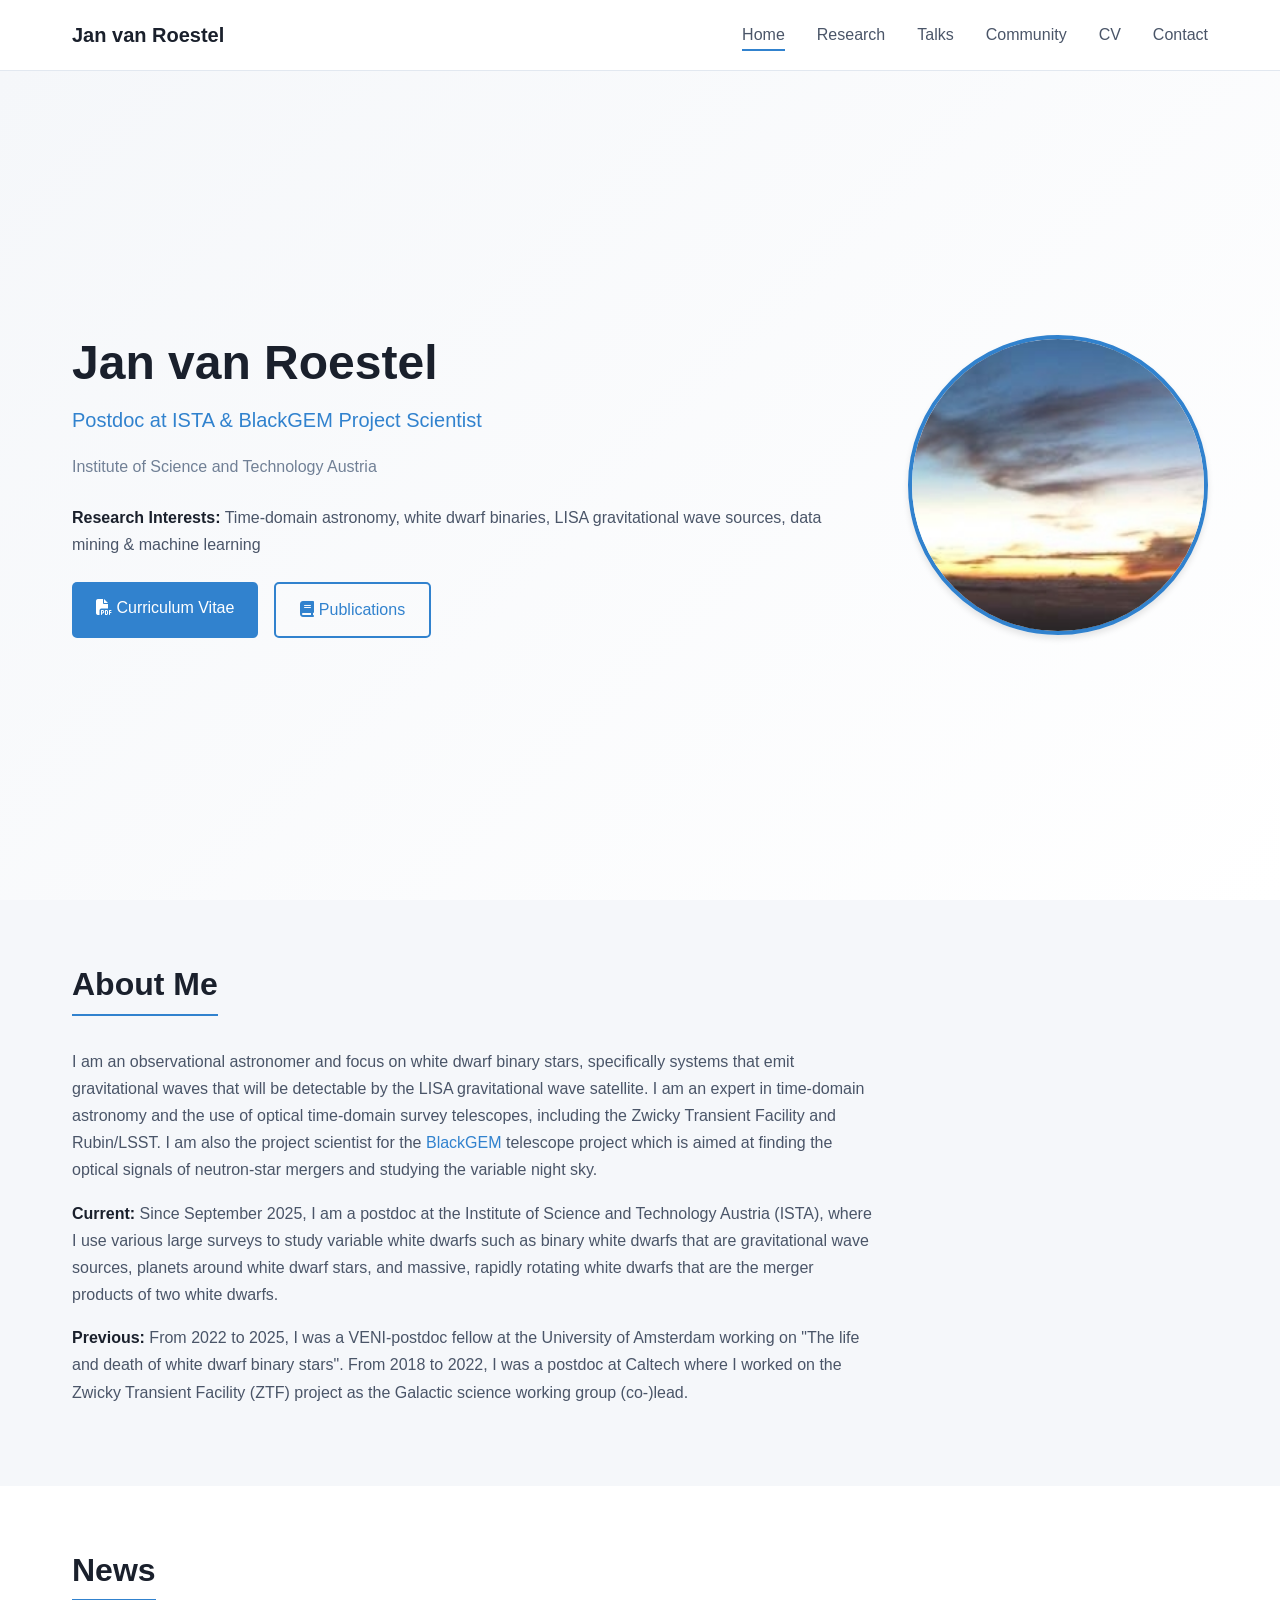
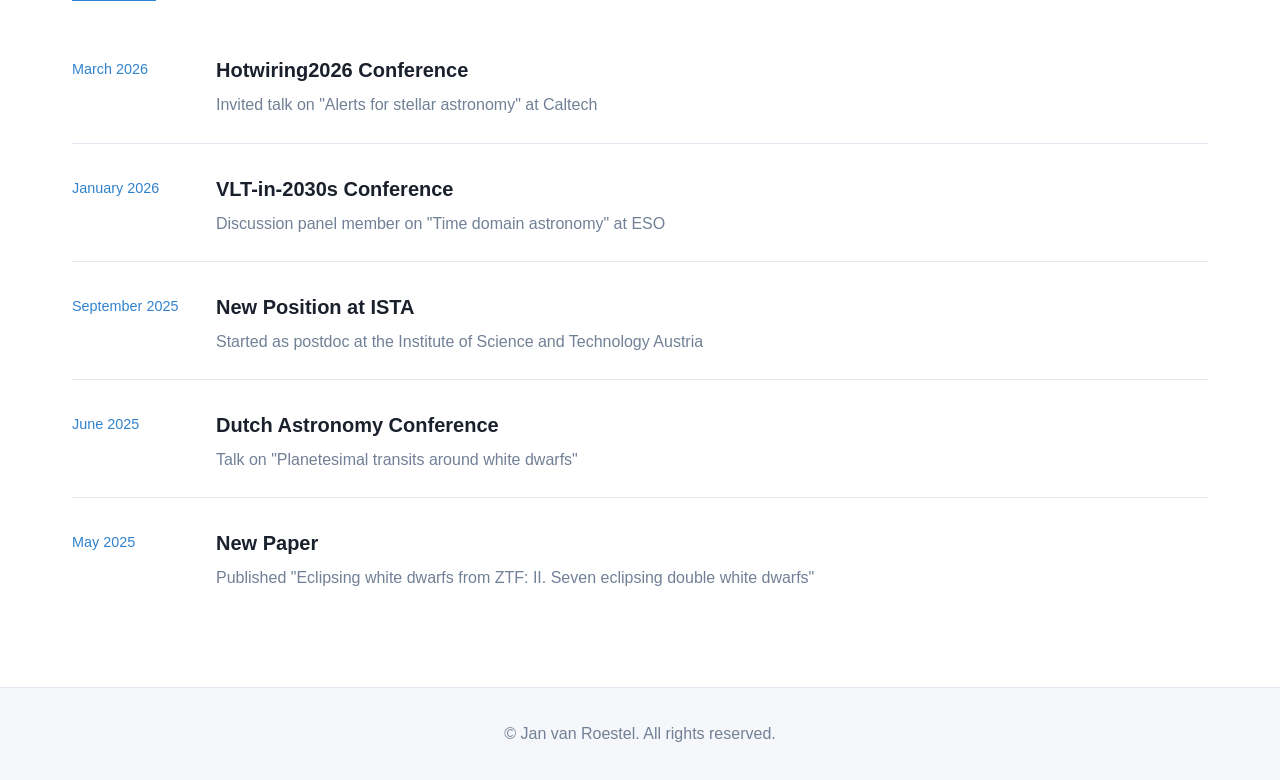
==== index.html @ 32f14ae7 "Redesign website: multi-page layout with light theme - Convert from modal-based single page to multi" ====
<!DOCTYPE html>
<html lang="en">
<head>
    <meta charset="UTF-8">
    <meta name="viewport" content="width=device-width, initial-scale=1.0">
    <title>Jan van Roestel - Astronomer</title>
    <link rel="stylesheet" href="assets/css/style.css">
    <link rel="stylesheet" href="https://cdnjs.cloudflare.com/ajax/libs/font-awesome/6.4.0/css/all.min.css">
</head>
<body>
    <nav class="navbar">
        <div class="nav-container">
            <a href="index.html" class="nav-logo">Jan van Roestel</a>
            <button class="nav-toggle" aria-label="Toggle navigation">
                <span></span>
                <span></span>
                <span></span>
            </button>
            <ul class="nav-menu">
                <li><a href="index.html" class="active">Home</a></li>
                <li><a href="research.html">Research</a></li>
                <li><a href="talks.html">Talks</a></li>
                <li><a href="community.html">Community</a></li>
                <li><a href="cv.html">CV</a></li>
                <li><a href="contact.html">Contact</a></li>
            </ul>
        </div>
    </nav>

    <main>
        <section class="hero">
            <div class="container">
                <div class="hero-content">
                    <div class="hero-text">
                        <h1>Jan van Roestel</h1>
                        <p class="hero-subtitle">Postdoc at <a href="https://ista.ac.at">ISTA</a> & <a href="http://blackgem.org/">BlackGEM</a> Project Scientist</p>
                        <p class="hero-institution">Institute of Science and Technology Austria</p>
                        <p class="hero-interests">
                            <strong>Research Interests:</strong> Time-domain astronomy, white dwarf binaries, LISA gravitational wave sources, data mining & machine learning
                        </p>
                        <div class="hero-links">
                            <a href="data/CV.pdf" class="btn btn-primary" target="_blank">
                                <i class="fas fa-file-pdf"></i> Curriculum Vitae
                            </a>
                            <a href="https://ui.adsabs.harvard.edu/search/q=author%3A(%22%5Evan%20roestel%2C%20J%22)&sort=date%20desc%2C%20bibcode%20desc&p_=0" class="btn btn-outline">
                                <i class="fas fa-book"></i> Publications
                            </a>
                        </div>
                    </div>
                    <img src="images/banner.jpg" alt="Jan van Roestel" class="hero-image">
                </div>
            </div>
        </section>

        <section class="about-section">
            <div class="container">
                <h2 class="section-title">About Me</h2>
                <div class="about-content">
                    <p>I am an observational astronomer and focus on white dwarf binary stars, specifically systems that emit gravitational waves that will be detectable by the LISA gravitational wave satellite. I am an expert in time-domain astronomy and the use of optical time-domain survey telescopes, including the Zwicky Transient Facility and Rubin/LSST. I am also the project scientist for the <a href="http://blackgem.org/">BlackGEM</a> telescope project which is aimed at finding the optical signals of neutron-star mergers and studying the variable night sky.</p>

                    <p><strong>Current:</strong> Since September 2025, I am a postdoc at the Institute of Science and Technology Austria (ISTA), where I use various large surveys to study variable white dwarfs such as binary white dwarfs that are gravitational wave sources, planets around white dwarf stars, and massive, rapidly rotating white dwarfs that are the merger products of two white dwarfs.</p>

                    <p><strong>Previous:</strong> From 2022 to 2025, I was a VENI-postdoc fellow at the University of Amsterdam working on "The life and death of white dwarf binary stars". From 2018 to 2022, I was a postdoc at Caltech where I worked on the Zwicky Transient Facility (ZTF) project as the Galactic science working group (co-)lead.</p>
                </div>
            </div>
        </section>

        <section class="news-section">
            <div class="container">
                <h2 class="section-title">News</h2>
                <ul class="news-list">
                    <li class="news-item">
                        <span class="news-date">March 2026</span>
                        <div class="news-content">
                            <h4>Hotwiring2026 Conference</h4>
                            <p>Invited talk on "Alerts for stellar astronomy" at Caltech</p>
                        </div>
                    </li>
                    <li class="news-item">
                        <span class="news-date">January 2026</span>
                        <div class="news-content">
                            <h4>VLT-in-2030s Conference</h4>
                            <p>Discussion panel member on "Time domain astronomy" at ESO</p>
                        </div>
                    </li>
                    <li class="news-item">
                        <span class="news-date">September 2025</span>
                        <div class="news-content">
                            <h4>New Position at ISTA</h4>
                            <p>Started as postdoc at the Institute of Science and Technology Austria</p>
                        </div>
                    </li>
                    <li class="news-item">
                        <span class="news-date">June 2025</span>
                        <div class="news-content">
                            <h4>Dutch Astronomy Conference</h4>
                            <p>Talk on "Planetesimal transits around white dwarfs"</p>
                        </div>
                    </li>
                    <li class="news-item">
                        <span class="news-date">May 2025</span>
                        <div class="news-content">
                            <h4>New Paper</h4>
                            <p>Published "Eclipsing white dwarfs from ZTF: II. Seven eclipsing double white dwarfs"</p>
                        </div>
                    </li>
                </ul>
            </div>
        </section>
    </main>

    <footer>
        <div class="container">
            <p>&copy; Jan van Roestel. All rights reserved.</p>
        </div>
    </footer>

    <script>
        document.querySelector('.nav-toggle').addEventListener('click', function() {
            document.querySelector('.nav-menu').classList.toggle('active');
        });
    </script>
</body>
</html>
---- assets/css/style.css ----
/*
 * Jan van Roestel - Personal Website
 * Dark theme with blue accents
 */

/* ===== CSS Variables ===== */
:root {
    --bg-primary: #ffffff;
    --bg-secondary: #f5f7fa;
    --bg-card: #ffffff;
    --text-primary: #4a5568;
    --text-secondary: #718096;
    --text-heading: #1a202c;
    --accent: #3182ce;
    --accent-hover: #2c5282;
    --border-color: #e2e8f0;
    --nav-bg: rgba(255, 255, 255, 0.95);
    --shadow: 0 4px 6px rgba(0, 0, 0, 0.1);
    --max-width: 1200px;
    --font-sans: -apple-system, BlinkMacSystemFont, 'Segoe UI', Roboto, Oxygen, Ubuntu, sans-serif;
    --font-mono: 'SF Mono', 'Fira Code', Consolas, monospace;
}

/* ===== Reset & Base ===== */
*, *::before, *::after {
    box-sizing: border-box;
    margin: 0;
    padding: 0;
}

html {
    scroll-behavior: smooth;
}

body {
    font-family: var(--font-sans);
    font-size: 16px;
    line-height: 1.7;
    color: var(--text-primary);
    background-color: var(--bg-primary);
    min-height: 100vh;
}

/* ===== Typography ===== */
h1, h2, h3, h4, h5, h6 {
    color: var(--text-heading);
    font-weight: 600;
    line-height: 1.3;
    margin-bottom: 1rem;
}

h1 { font-size: 2.5rem; }
h2 { font-size: 2rem; }
h3 { font-size: 1.5rem; }
h4 { font-size: 1.25rem; }
h5 { font-size: 1.1rem; }

p {
    margin-bottom: 1rem;
}

a {
    color: var(--accent);
    text-decoration: none;
    transition: color 0.2s ease;
}

a:hover {
    color: var(--accent-hover);
    text-decoration: underline;
}

ul, ol {
    margin-left: 1.5rem;
    margin-bottom: 1rem;
}

li {
    margin-bottom: 0.5rem;
}

strong, b {
    color: var(--text-heading);
}

/* ===== Navigation ===== */
.navbar {
    position: fixed;
    top: 0;
    left: 0;
    right: 0;
    background: var(--nav-bg);
    backdrop-filter: blur(10px);
    z-index: 1000;
    border-bottom: 1px solid var(--border-color);
}

.nav-container {
    max-width: var(--max-width);
    margin: 0 auto;
    padding: 0 2rem;
    display: flex;
    justify-content: space-between;
    align-items: center;
    height: 70px;
}

.nav-logo {
    font-size: 1.25rem;
    font-weight: 600;
    color: var(--text-heading);
    text-decoration: none;
}

.nav-logo:hover {
    color: var(--accent);
    text-decoration: none;
}

.nav-menu {
    display: flex;
    list-style: none;
    gap: 2rem;
    margin: 0;
}

.nav-menu li {
    margin: 0;
}

.nav-menu a {
    color: var(--text-primary);
    font-weight: 500;
    padding: 0.5rem 0;
    position: relative;
}

.nav-menu a::after {
    content: '';
    position: absolute;
    bottom: 0;
    left: 0;
    width: 0;
    height: 2px;
    background: var(--accent);
    transition: width 0.3s ease;
}

.nav-menu a:hover::after,
.nav-menu a.active::after {
    width: 100%;
}

.nav-menu a:hover {
    color: var(--accent);
    text-decoration: none;
}

/* Mobile menu toggle */
.nav-toggle {
    display: none;
    background: none;
    border: none;
    cursor: pointer;
    padding: 0.5rem;
}

.nav-toggle span {
    display: block;
    width: 25px;
    height: 3px;
    background: var(--text-primary);
    margin: 5px 0;
    transition: 0.3s;
}

/* ===== Main Content ===== */
main {
    padding-top: 70px;
}

.container {
    max-width: var(--max-width);
    margin: 0 auto;
    padding: 0 2rem;
}

section {
    padding: 4rem 0;
}

.section-title {
    margin-bottom: 2rem;
    padding-bottom: 0.5rem;
    border-bottom: 2px solid var(--accent);
    display: inline-block;
}

/* ===== Hero Section ===== */
.hero {
    min-height: calc(100vh - 70px);
    display: flex;
    align-items: center;
    padding: 4rem 0;
    background: linear-gradient(135deg, var(--bg-secondary) 0%, var(--bg-primary) 100%);
}

.hero-content {
    display: grid;
    grid-template-columns: 1fr 300px;
    gap: 4rem;
    align-items: center;
}

.hero-text h1 {
    font-size: 3rem;
    margin-bottom: 0.5rem;
}

.hero-subtitle {
    font-size: 1.25rem;
    color: var(--accent);
    margin-bottom: 1rem;
}

.hero-institution {
    color: var(--text-secondary);
    margin-bottom: 1.5rem;
}

.hero-interests {
    margin-bottom: 1.5rem;
}

.hero-links {
    display: flex;
    gap: 1rem;
    flex-wrap: wrap;
}

.hero-image {
    width: 300px;
    height: 300px;
    border-radius: 50%;
    object-fit: cover;
    border: 4px solid var(--accent);
    box-shadow: var(--shadow);
}

/* ===== Buttons ===== */
.btn {
    display: inline-block;
    padding: 0.75rem 1.5rem;
    border-radius: 5px;
    font-weight: 500;
    text-decoration: none;
    transition: all 0.3s ease;
}

.btn-primary {
    background: var(--accent);
    color: #ffffff;
}

.btn-primary:hover {
    background: var(--accent-hover);
    color: #ffffff;
    text-decoration: none;
}

.btn-outline {
    border: 2px solid var(--accent);
    color: var(--accent);
}

.btn-outline:hover {
    background: var(--accent);
    color: #ffffff;
    text-decoration: none;
}

/* ===== About Section ===== */
.about-section {
    background: var(--bg-secondary);
}

.about-content {
    max-width: 800px;
}

/* ===== News Section ===== */
.news-section {
    background: var(--bg-primary);
}

.news-list {
    list-style: none;
    margin: 0;
}

.news-item {
    display: grid;
    grid-template-columns: 120px 1fr;
    gap: 1.5rem;
    padding: 1.5rem 0;
    border-bottom: 1px solid var(--border-color);
}

.news-item:last-child {
    border-bottom: none;
}

.news-date {
    color: var(--accent);
    font-weight: 500;
    font-size: 0.9rem;
}

.news-content h4 {
    margin-bottom: 0.5rem;
}

.news-content p {
    color: var(--text-secondary);
    margin: 0;
}

/* ===== Research Cards ===== */
.research-grid {
    display: grid;
    grid-template-columns: repeat(auto-fit, minmax(350px, 1fr));
    gap: 2rem;
}

.research-card {
    background: var(--bg-secondary);
    border-radius: 10px;
    overflow: hidden;
    border: 1px solid var(--border-color);
    transition: transform 0.3s ease, box-shadow 0.3s ease;
}

.research-card:hover {
    transform: translateY(-5px);
    box-shadow: var(--shadow);
}

.research-card img {
    width: 100%;
    height: 200px;
    object-fit: cover;
}

.research-card-content {
    padding: 1.5rem;
}

.research-card h3 {
    margin-bottom: 1rem;
}

.research-card p {
    color: var(--text-secondary);
}

/* ===== Research Detail Section ===== */
.research-topic {
    padding: 3rem 0;
    border-bottom: 1px solid var(--border-color);
}

.research-topic:last-child {
    border-bottom: none;
}

.research-topic-header {
    display: grid;
    grid-template-columns: 1fr 300px;
    gap: 2rem;
    align-items: start;
}

.research-topic img {
    width: 100%;
    border-radius: 10px;
}

/* ===== Talks List ===== */
.talks-list {
    list-style: none;
    margin: 0;
}

.talk-item {
    display: grid;
    grid-template-columns: 150px 1fr auto;
    gap: 1.5rem;
    padding: 1.5rem 0;
    border-bottom: 1px solid var(--border-color);
    align-items: center;
}

.talk-item:last-child {
    border-bottom: none;
}

.talk-date {
    color: var(--accent);
    font-weight: 500;
}

.talk-title {
    font-weight: 500;
}

.talk-venue {
    color: var(--text-secondary);
    font-size: 0.9rem;
}

.talk-links a {
    margin-left: 1rem;
}

/* ===== Education/Experience Cards ===== */
.education-item {
    margin-bottom: 2rem;
    padding-bottom: 2rem;
    border-bottom: 1px solid var(--border-color);
}

.education-item:last-child {
    border-bottom: none;
}

.education-item h4 {
    color: var(--accent);
    margin-bottom: 0.5rem;
}

/* ===== Contact Page ===== */
.contact-info {
    display: grid;
    grid-template-columns: 1fr 1fr;
    gap: 3rem;
}

.contact-item {
    margin-bottom: 1.5rem;
}

.contact-item h4 {
    color: var(--accent);
    margin-bottom: 0.5rem;
}

.social-links {
    display: flex;
    gap: 1.5rem;
    margin-top: 2rem;
}

.social-links a {
    display: inline-flex;
    align-items: center;
    justify-content: center;
    width: 50px;
    height: 50px;
    border-radius: 50%;
    background: var(--bg-secondary);
    border: 2px solid var(--border-color);
    color: var(--text-primary);
    font-size: 1.5rem;
    transition: all 0.3s ease;
}

.social-links a:hover {
    background: var(--accent);
    border-color: var(--accent);
    color: #ffffff;
}

/* ===== Footer ===== */
footer {
    background: var(--bg-secondary);
    padding: 2rem 0;
    text-align: center;
    border-top: 1px solid var(--border-color);
}

footer p {
    color: var(--text-secondary);
    margin: 0;
}

/* ===== Page Header ===== */
.page-header {
    background: var(--bg-secondary);
    padding: 6rem 0 3rem;
    margin-bottom: 2rem;
    border-bottom: 1px solid var(--border-color);
}

.page-header h1 {
    margin-bottom: 0.5rem;
}

.page-header p {
    color: var(--text-secondary);
    font-size: 1.1rem;
    margin: 0;
}

/* ===== CV Page ===== */
.cv-download {
    background: var(--bg-secondary);
    padding: 3rem;
    border-radius: 10px;
    text-align: center;
    margin-bottom: 3rem;
}

.cv-download h2 {
    margin-bottom: 1rem;
}

.cv-download p {
    color: var(--text-secondary);
    margin-bottom: 2rem;
}

/* ===== Responsive Design ===== */
@media (max-width: 768px) {
    .nav-menu {
        display: none;
        position: absolute;
        top: 70px;
        left: 0;
        right: 0;
        background: var(--nav-bg);
        flex-direction: column;
        padding: 1rem 2rem;
        gap: 0;
        border-bottom: 1px solid var(--border-color);
    }

    .nav-menu.active {
        display: flex;
    }

    .nav-menu li {
        padding: 0.75rem 0;
        border-bottom: 1px solid var(--border-color);
    }

    .nav-menu li:last-child {
        border-bottom: none;
    }

    .nav-toggle {
        display: block;
    }

    .hero-content {
        grid-template-columns: 1fr;
        text-align: center;
    }

    .hero-image {
        width: 200px;
        height: 200px;
        margin: 0 auto;
        order: -1;
    }

    .hero-text h1 {
        font-size: 2rem;
    }

    .hero-links {
        justify-content: center;
    }

    .news-item {
        grid-template-columns: 1fr;
        gap: 0.5rem;
    }

    .talk-item {
        grid-template-columns: 1fr;
        gap: 0.5rem;
    }

    .talk-links {
        margin-top: 0.5rem;
    }

    .talk-links a {
        margin-left: 0;
        margin-right: 1rem;
    }

    .contact-info {
        grid-template-columns: 1fr;
    }

    .research-topic-header {
        grid-template-columns: 1fr;
    }

    h1 { font-size: 2rem; }
    h2 { font-size: 1.5rem; }
}

@media (max-width: 480px) {
    .container {
        padding: 0 1rem;
    }

    section {
        padding: 2rem 0;
    }

    .hero {
        padding: 2rem 0;
    }
}
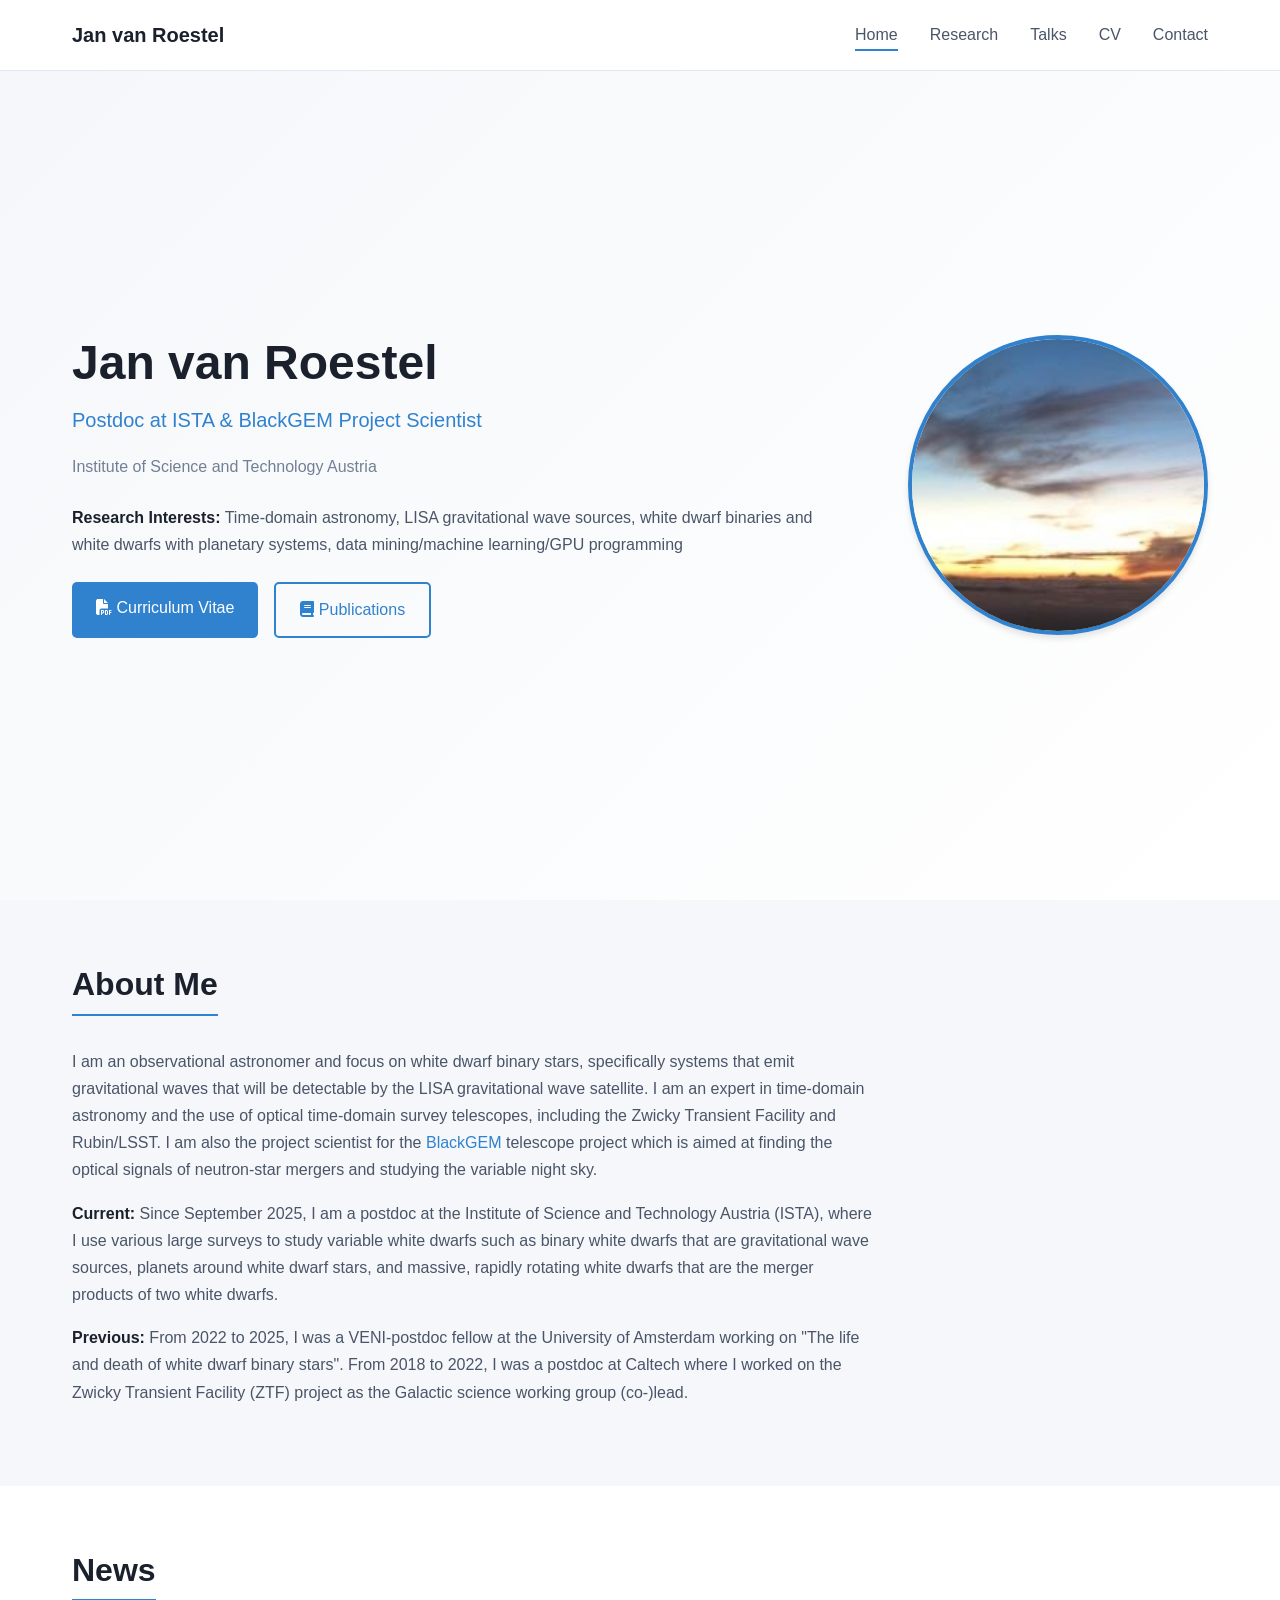
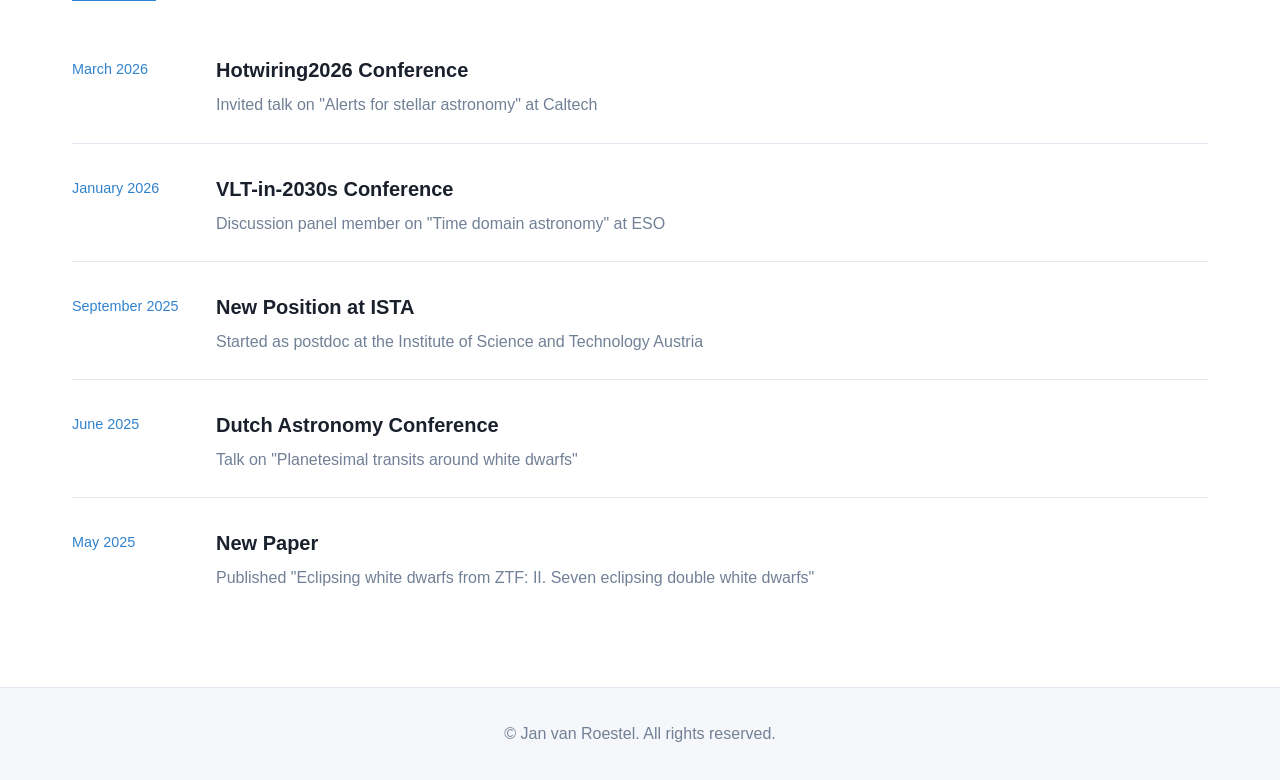
==== commit 8fcc47cf: "Remove community section from website Co-Authored-By: Claude Opus 4.6 <noreply@anthropic.com>" ====
--- a/index.html
+++ b/index.html
@@ -20,7 +20,6 @@
                 <li><a href="index.html" class="active">Home</a></li>
                 <li><a href="research.html">Research</a></li>
                 <li><a href="talks.html">Talks</a></li>
-                <li><a href="community.html">Community</a></li>
                 <li><a href="cv.html">CV</a></li>
                 <li><a href="contact.html">Contact</a></li>
             </ul>
@@ -36,7 +35,7 @@
                         <p class="hero-subtitle">Postdoc at <a href="https://ista.ac.at">ISTA</a> & <a href="http://blackgem.org/">BlackGEM</a> Project Scientist</p>
                         <p class="hero-institution">Institute of Science and Technology Austria</p>
                         <p class="hero-interests">
-                            <strong>Research Interests:</strong> Time-domain astronomy, white dwarf binaries, LISA gravitational wave sources, data mining & machine learning
+                            <strong>Research Interests:</strong> Time-domain astronomy, LISA gravitational wave sources, white dwarf binaries and white dwarfs with planetary systems, data mining/machine learning/GPU programming
                         </p>
                         <div class="hero-links">
                             <a href="data/CV.pdf" class="btn btn-primary" target="_blank">
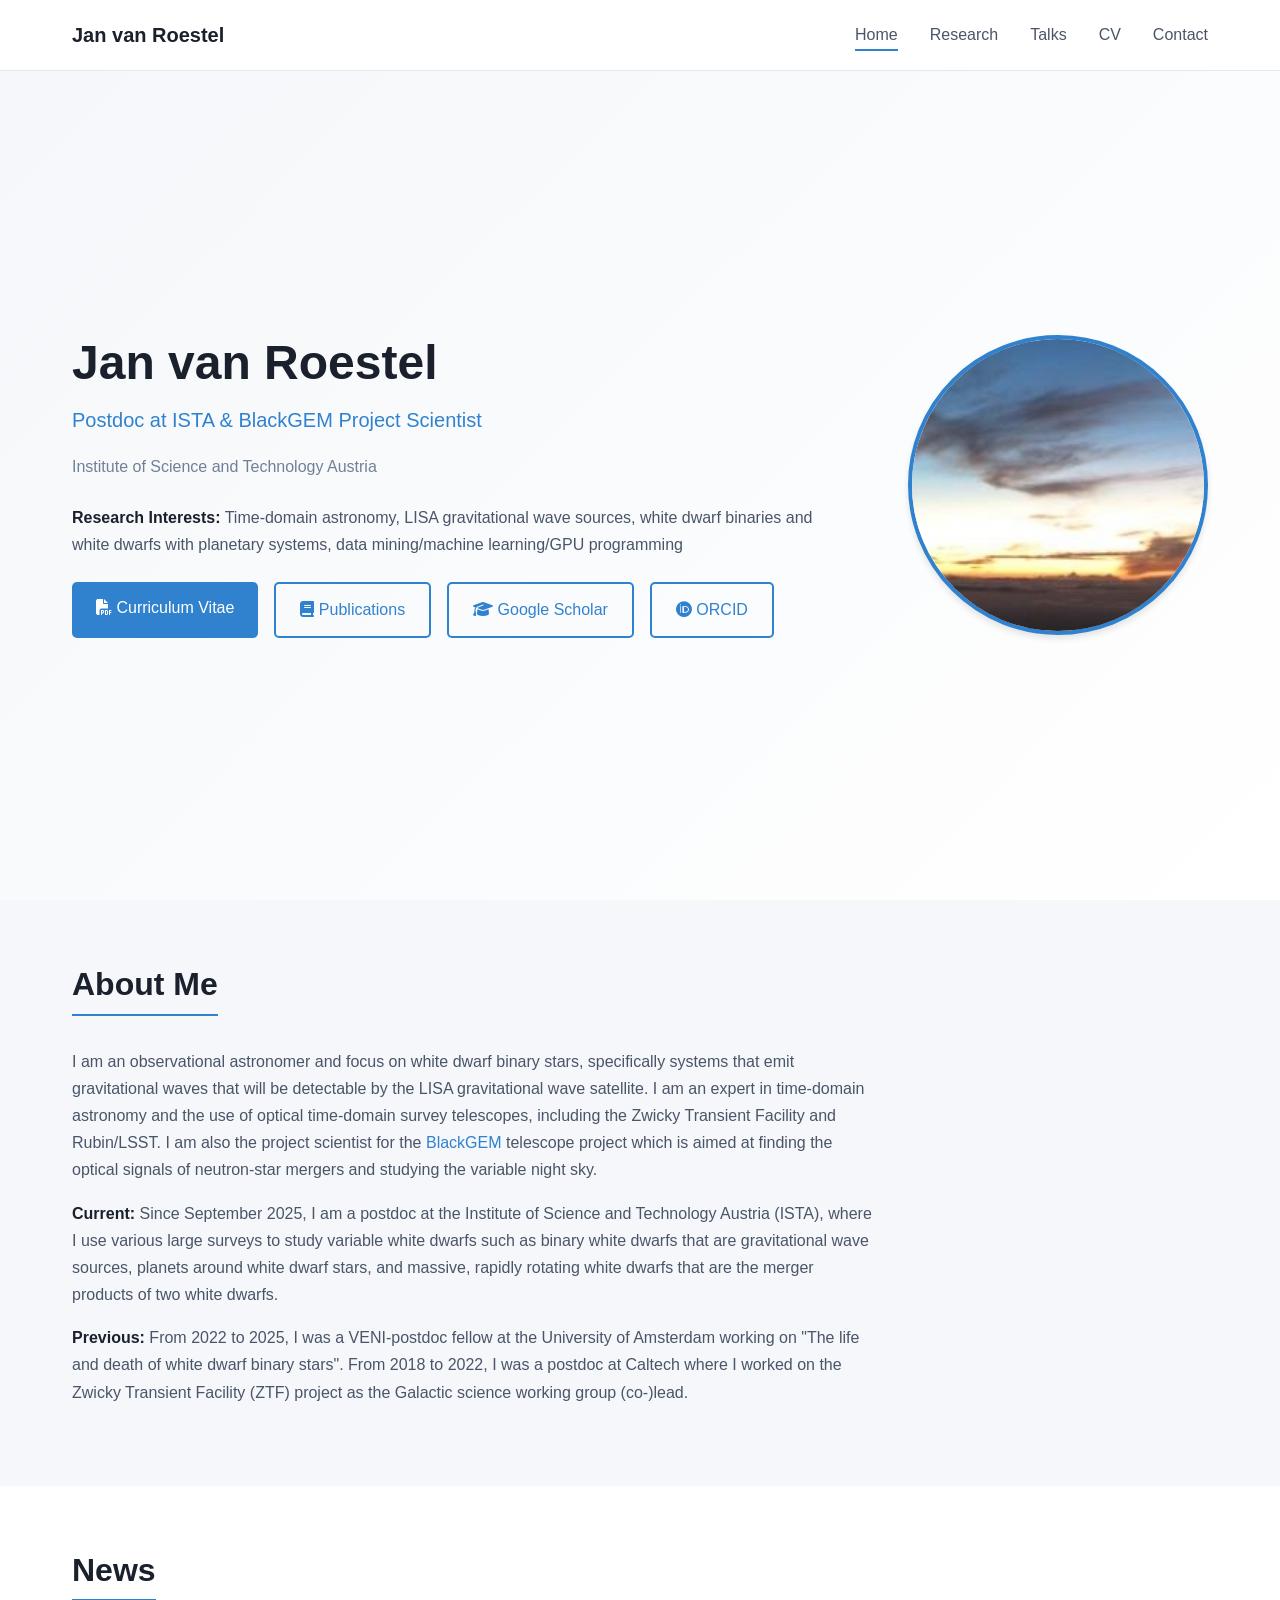
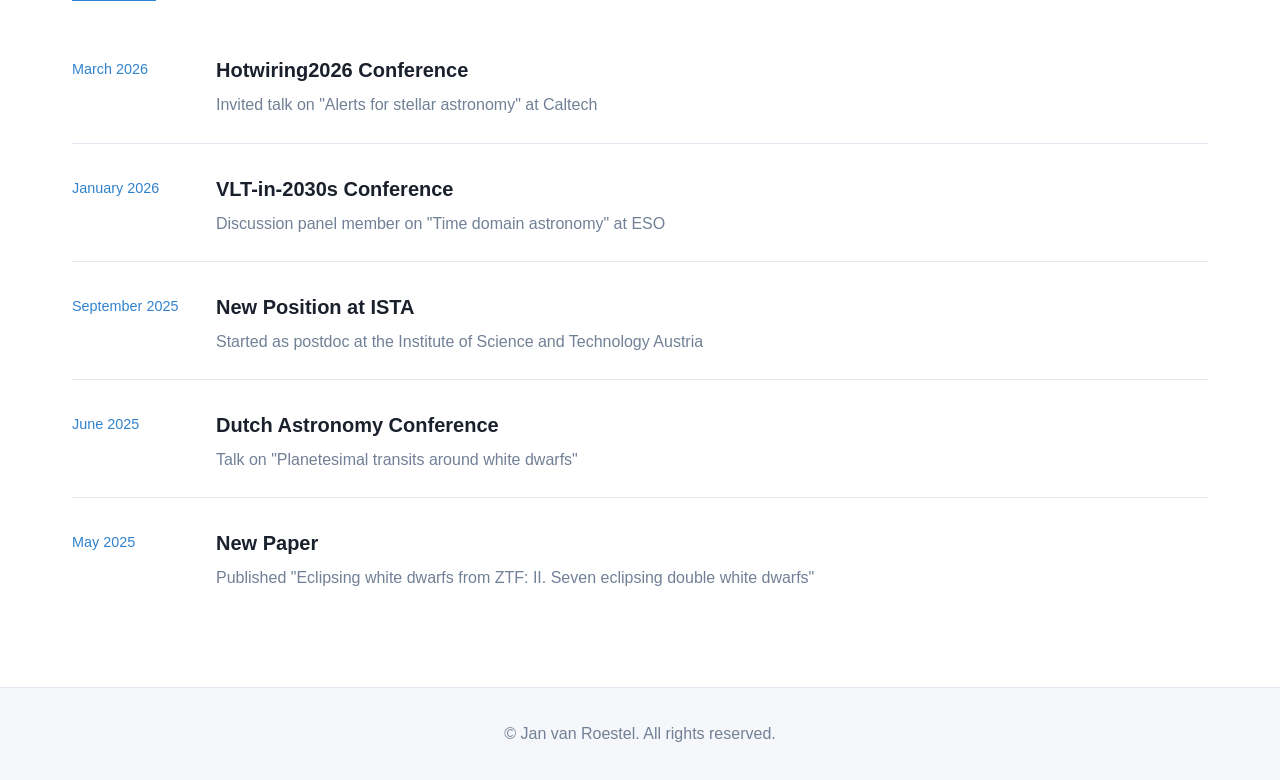
==== commit 0e745838: "Add ORCID and Google Scholar links to homepage and contact page Co-Authored-By: Claude Opus 4.6 <nor" ====
--- a/index.html
+++ b/index.html
@@ -43,6 +43,12 @@
                             </a>
                             <a href="https://ui.adsabs.harvard.edu/search/q=author%3A(%22%5Evan%20roestel%2C%20J%22)&sort=date%20desc%2C%20bibcode%20desc&p_=0" class="btn btn-outline">
                                 <i class="fas fa-book"></i> Publications
+                            </a>
+                            <a href="https://scholar.google.com/citations?user=vMg1cvQAAAAJ" class="btn btn-outline">
+                                <i class="fas fa-graduation-cap"></i> Google Scholar
+                            </a>
+                            <a href="https://orcid.org/0000-0002-2626-2872" class="btn btn-outline">
+                                <i class="fab fa-orcid"></i> ORCID
                             </a>
                         </div>
                     </div>
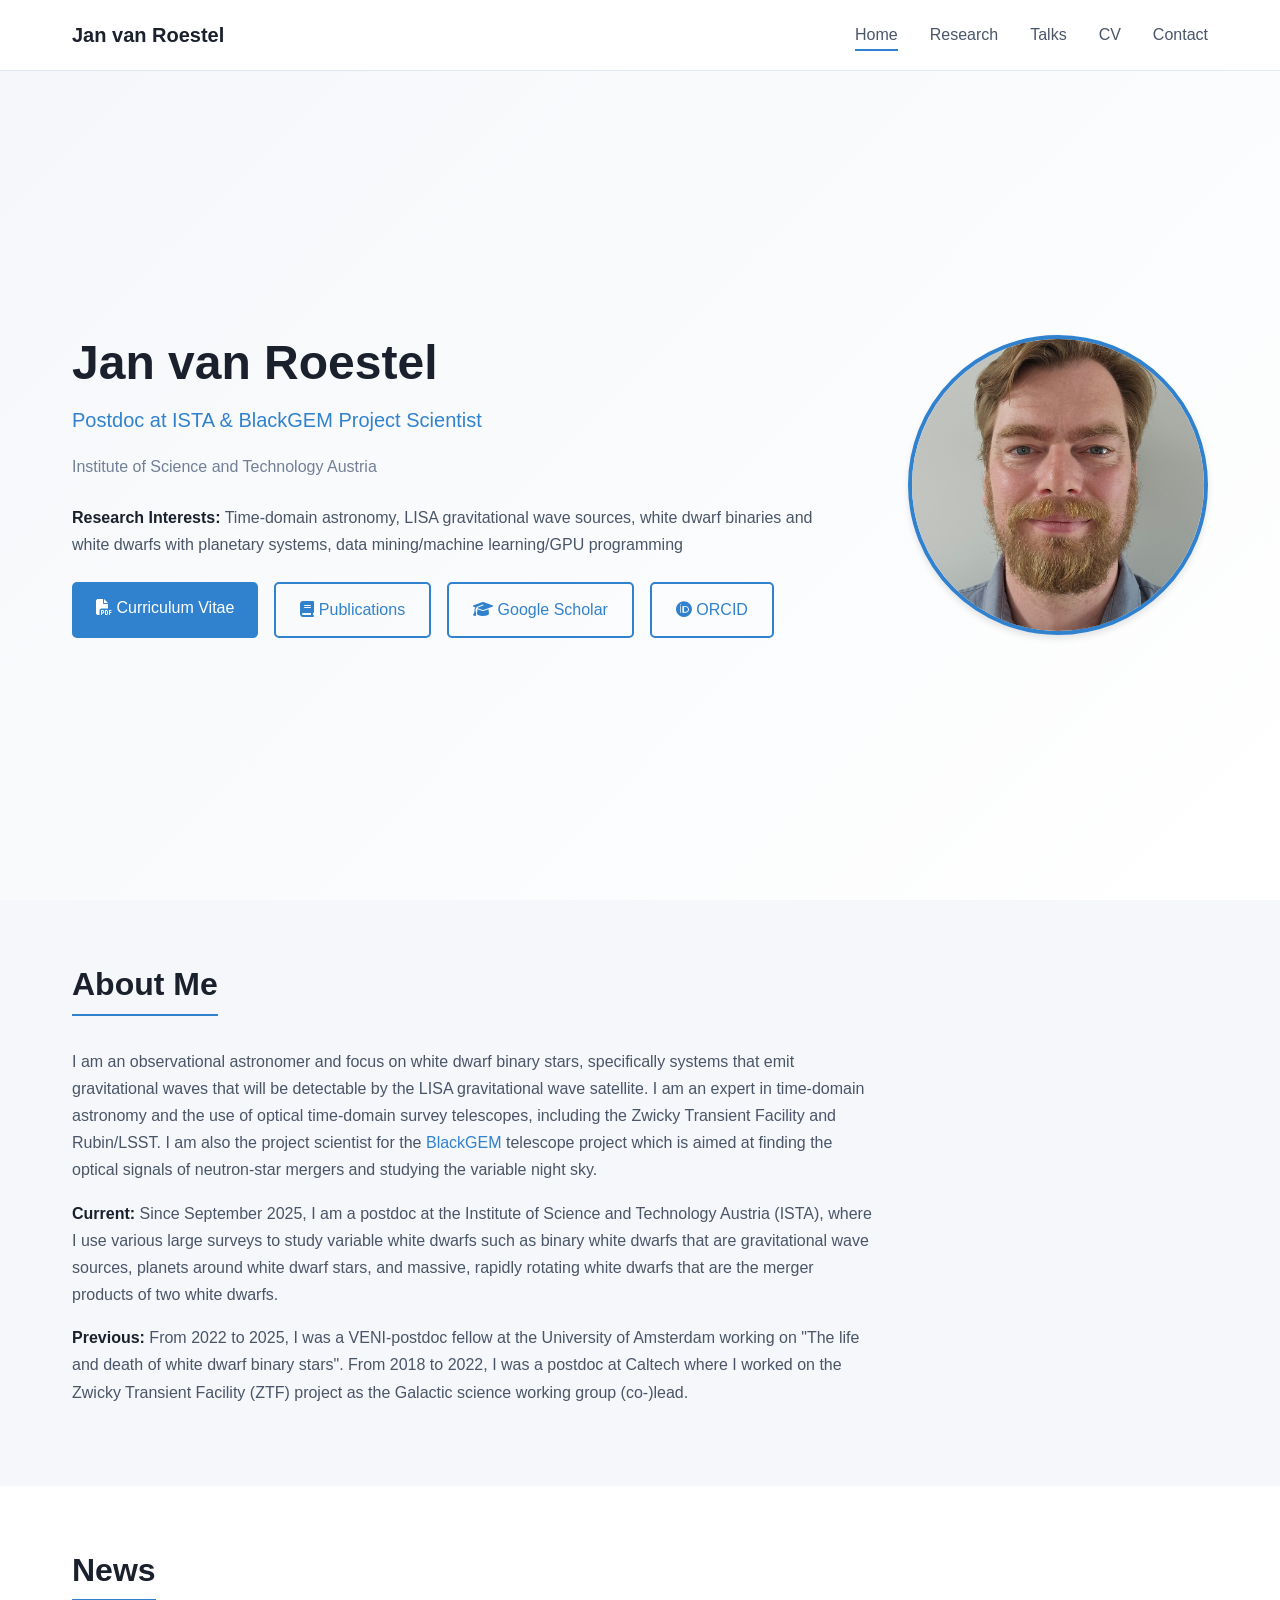
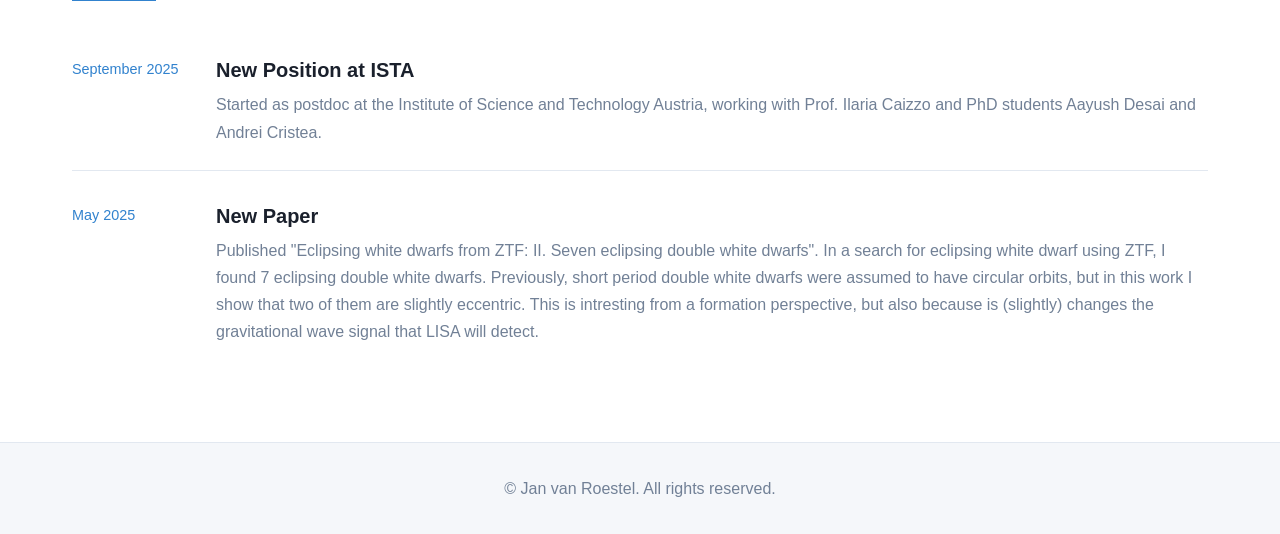
==== commit c3cae251: "updated headshot, news items, research text" ====
--- a/index.html
+++ b/index.html
@@ -52,7 +52,7 @@
                             </a>
                         </div>
                     </div>
-                    <img src="images/banner.jpg" alt="Jan van Roestel" class="hero-image">
+                    <img src="images/janvanroestel.jpg" alt="Jan van Roestel" class="hero-image">
                 </div>
             </div>
         </section>
@@ -75,38 +75,17 @@
                 <h2 class="section-title">News</h2>
                 <ul class="news-list">
                     <li class="news-item">
-                        <span class="news-date">March 2026</span>
-                        <div class="news-content">
-                            <h4>Hotwiring2026 Conference</h4>
-                            <p>Invited talk on "Alerts for stellar astronomy" at Caltech</p>
-                        </div>
-                    </li>
-                    <li class="news-item">
-                        <span class="news-date">January 2026</span>
-                        <div class="news-content">
-                            <h4>VLT-in-2030s Conference</h4>
-                            <p>Discussion panel member on "Time domain astronomy" at ESO</p>
-                        </div>
-                    </li>
-                    <li class="news-item">
                         <span class="news-date">September 2025</span>
                         <div class="news-content">
                             <h4>New Position at ISTA</h4>
-                            <p>Started as postdoc at the Institute of Science and Technology Austria</p>
-                        </div>
-                    </li>
-                    <li class="news-item">
-                        <span class="news-date">June 2025</span>
-                        <div class="news-content">
-                            <h4>Dutch Astronomy Conference</h4>
-                            <p>Talk on "Planetesimal transits around white dwarfs"</p>
+                            <p>Started as postdoc at the Institute of Science and Technology Austria, working with Prof. Ilaria Caizzo and PhD students Aayush Desai and Andrei Cristea. </p>
                         </div>
                     </li>
                     <li class="news-item">
                         <span class="news-date">May 2025</span>
                         <div class="news-content">
                             <h4>New Paper</h4>
-                            <p>Published "Eclipsing white dwarfs from ZTF: II. Seven eclipsing double white dwarfs"</p>
+                            <p>Published "Eclipsing white dwarfs from ZTF: II. Seven eclipsing double white dwarfs". In a search for eclipsing white dwarf using ZTF, I found 7 eclipsing double white dwarfs. Previously, short period double white dwarfs were assumed to have circular orbits, but in this work I show that two of them are slightly eccentric. This is intresting from a formation perspective, but also because is (slightly) changes the gravitational wave signal that LISA will detect. </p>
                         </div>
                     </li>
                 </ul>
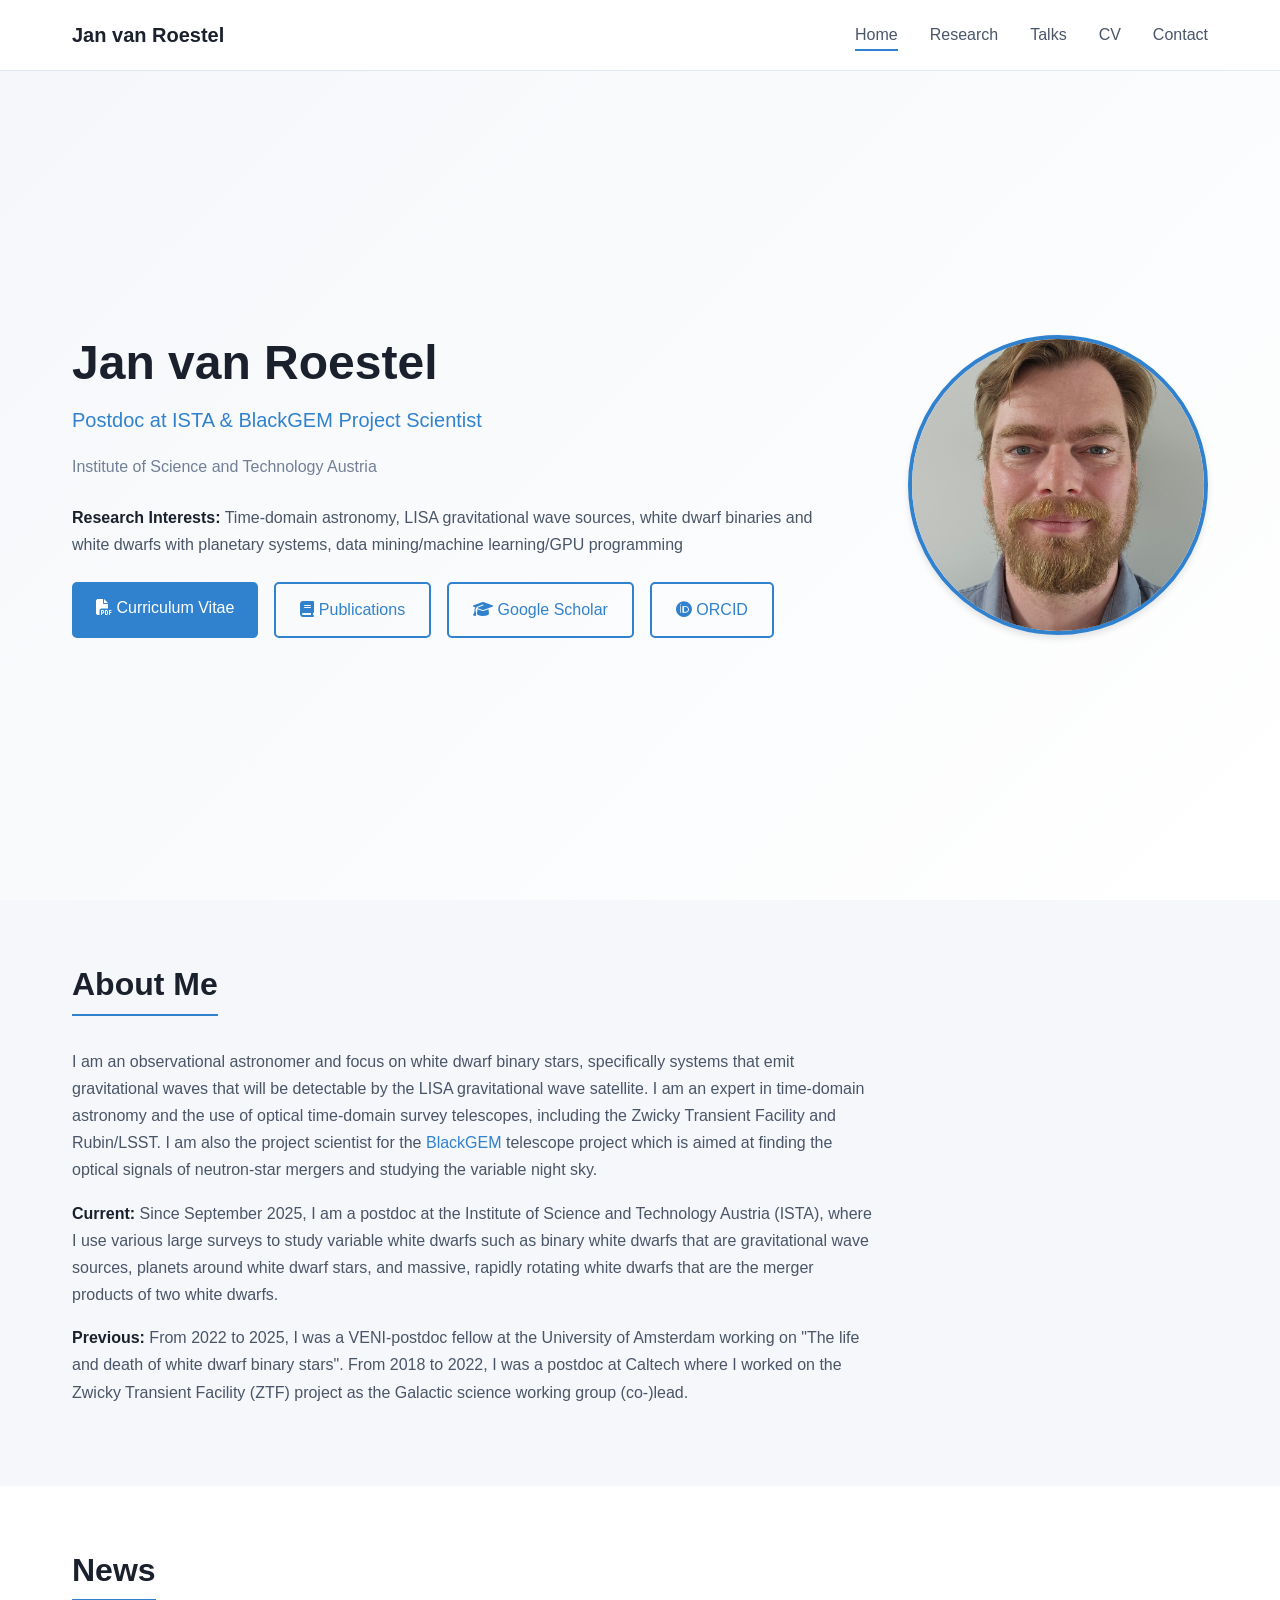
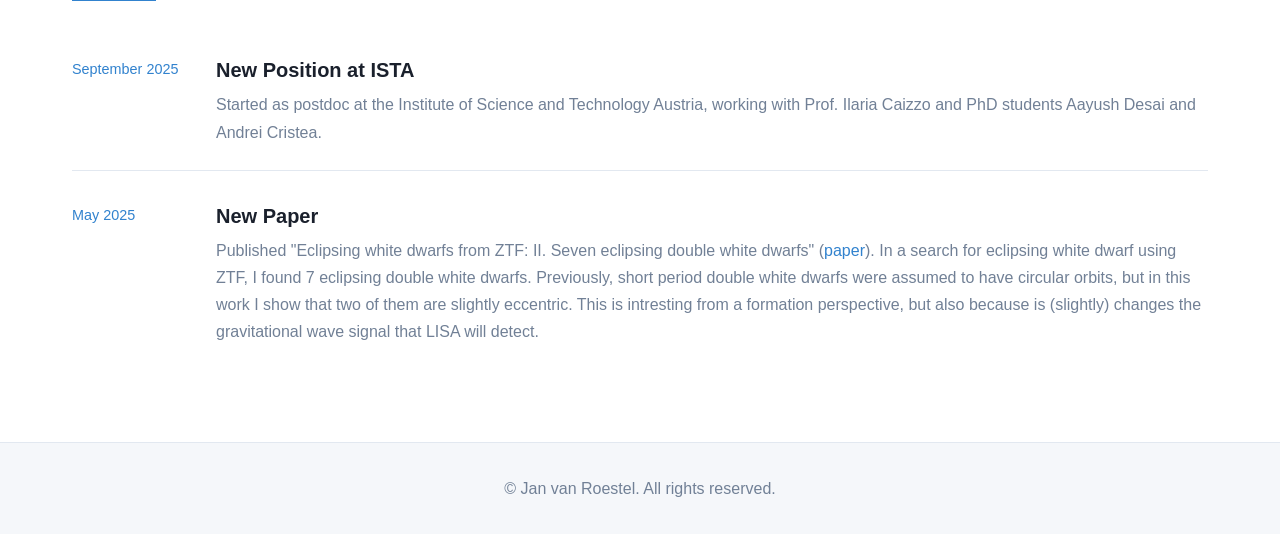
==== commit 1f9cbb11: "added link to paper in news" ====
--- a/index.html
+++ b/index.html
@@ -85,7 +85,7 @@
                         <span class="news-date">May 2025</span>
                         <div class="news-content">
                             <h4>New Paper</h4>
-                            <p>Published "Eclipsing white dwarfs from ZTF: II. Seven eclipsing double white dwarfs". In a search for eclipsing white dwarf using ZTF, I found 7 eclipsing double white dwarfs. Previously, short period double white dwarfs were assumed to have circular orbits, but in this work I show that two of them are slightly eccentric. This is intresting from a formation perspective, but also because is (slightly) changes the gravitational wave signal that LISA will detect. </p>
+                            <p>Published "Eclipsing white dwarfs from ZTF: II. Seven eclipsing double white dwarfs" (<a href="https://arxiv.org/abs/2505.15580">paper</a>). In a search for eclipsing white dwarf using ZTF, I found 7 eclipsing double white dwarfs. Previously, short period double white dwarfs were assumed to have circular orbits, but in this work I show that two of them are slightly eccentric. This is intresting from a formation perspective, but also because is (slightly) changes the gravitational wave signal that LISA will detect. </p>
                         </div>
                     </li>
                 </ul>
@@ -106,3 +106,4 @@
     </script>
 </body>
 </html>
+
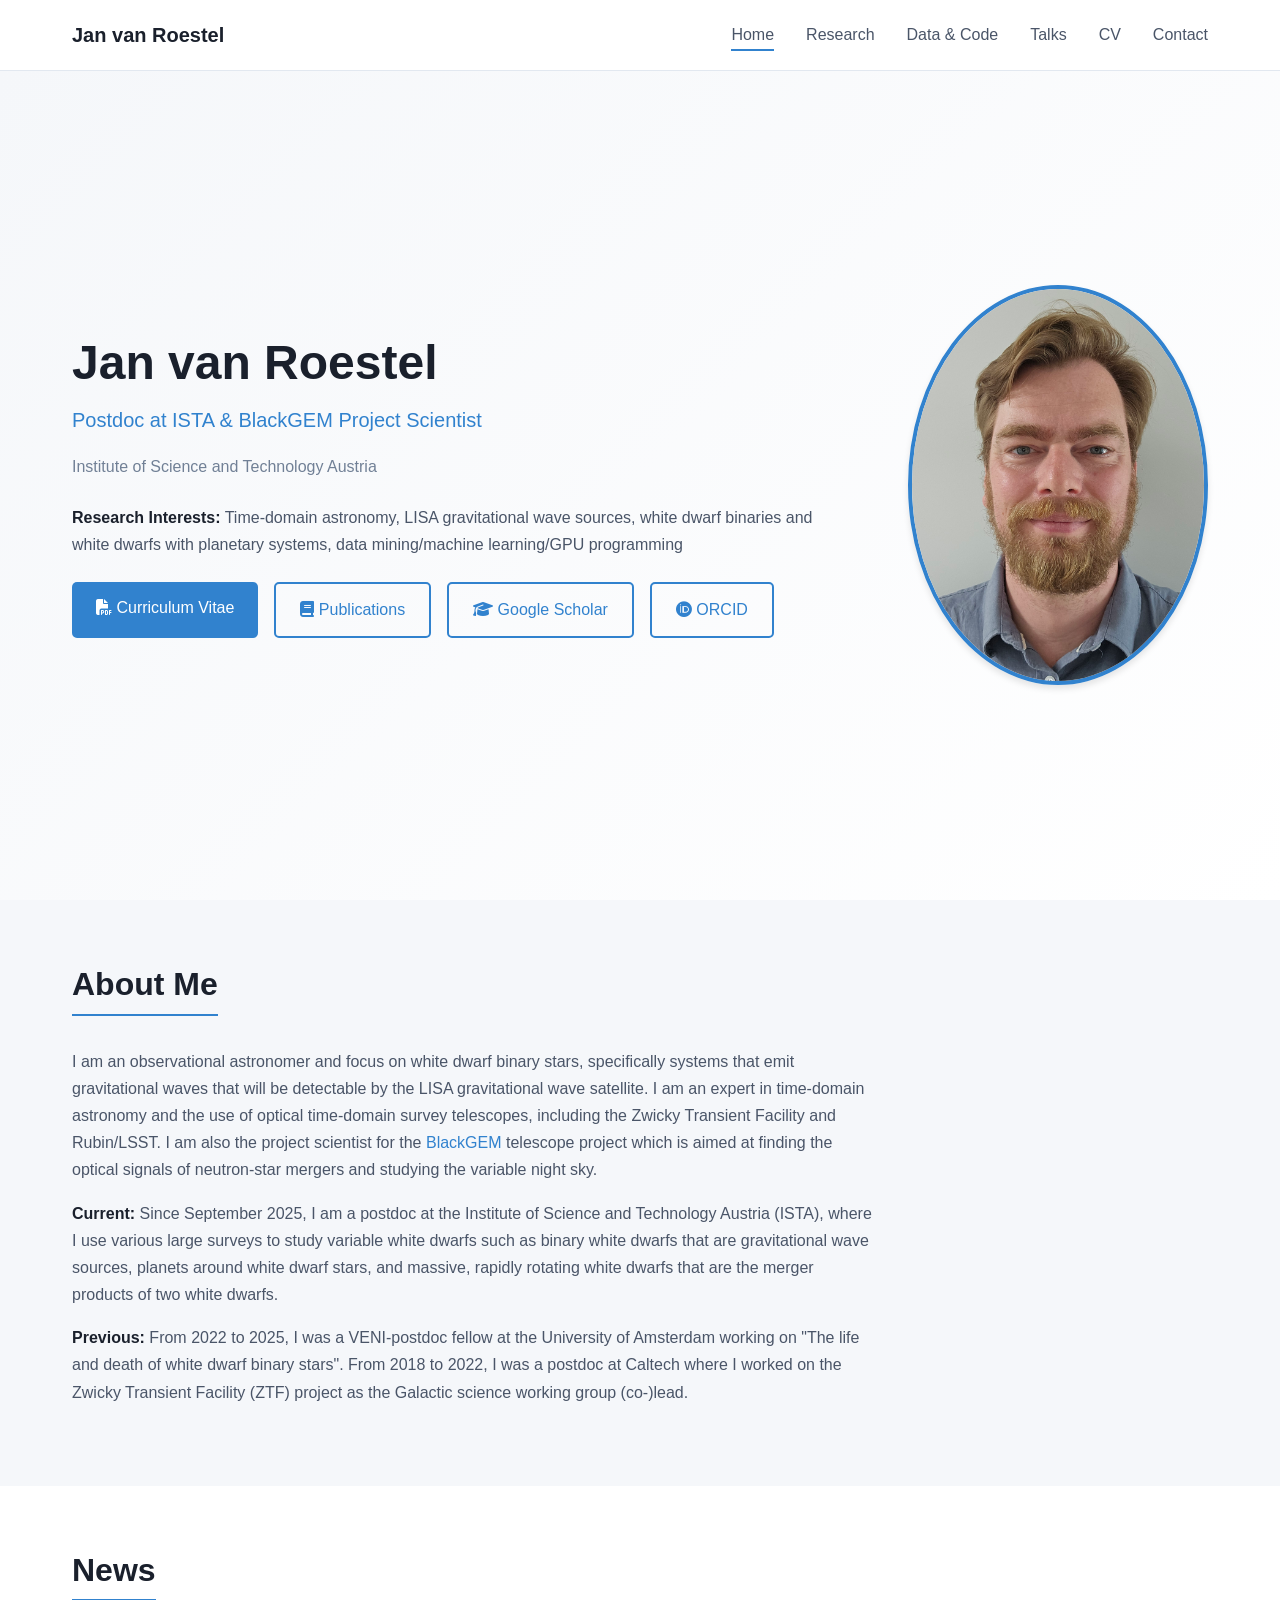
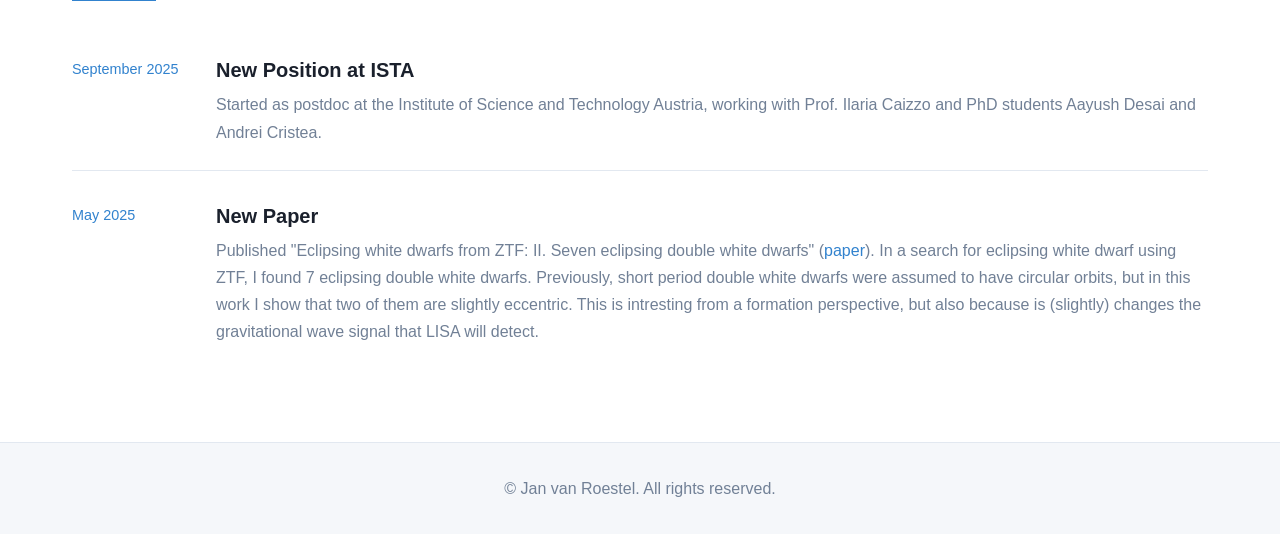
==== commit 31f9ed96: "added data and software section" ====
--- a/index.html
+++ b/index.html
@@ -19,6 +19,7 @@
             <ul class="nav-menu">
                 <li><a href="index.html" class="active">Home</a></li>
                 <li><a href="research.html">Research</a></li>
+                <li><a href="data-code.html">Data & Code</a></li>
                 <li><a href="talks.html">Talks</a></li>
                 <li><a href="cv.html">CV</a></li>
                 <li><a href="contact.html">Contact</a></li>
--- a/assets/css/style.css
+++ b/assets/css/style.css
@@ -240,7 +240,7 @@
 
 .hero-image {
     width: 300px;
-    height: 300px;
+    height: 400px;
     border-radius: 50%;
     object-fit: cover;
     border: 4px solid var(--accent);
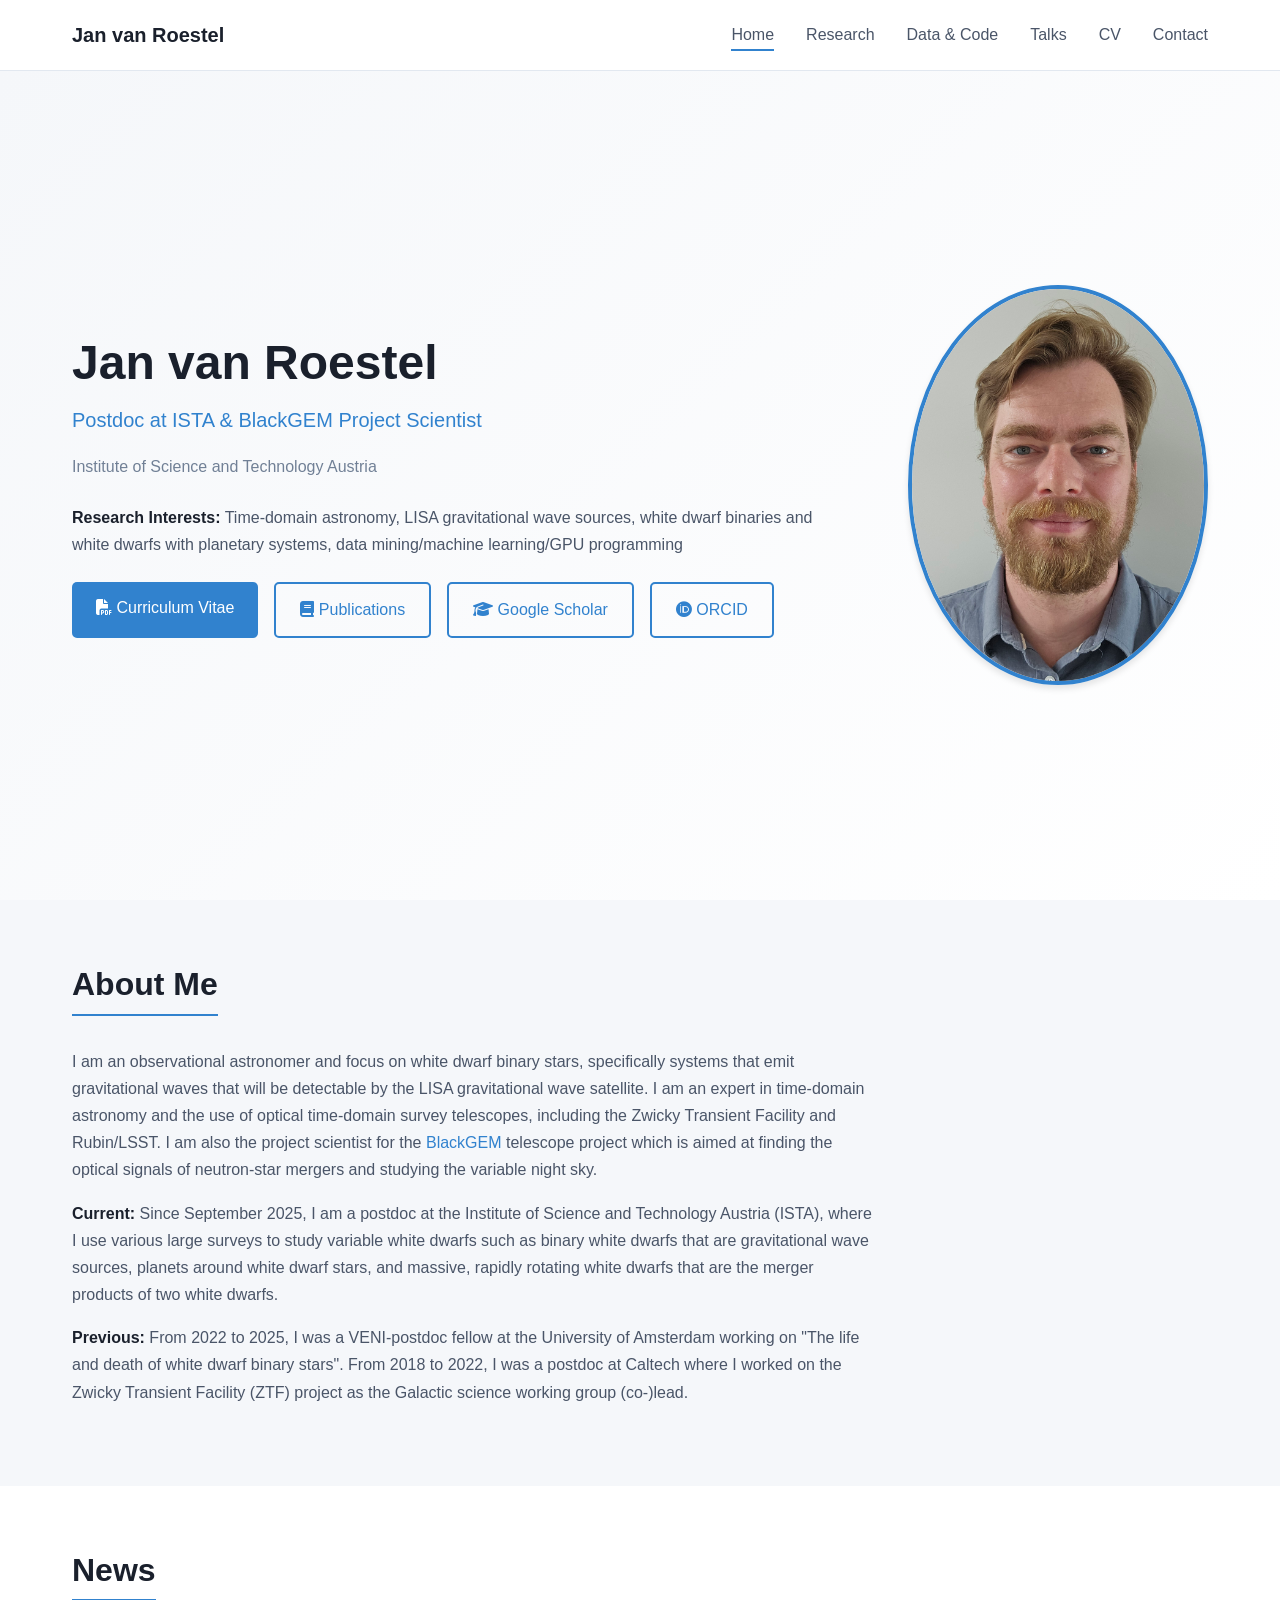
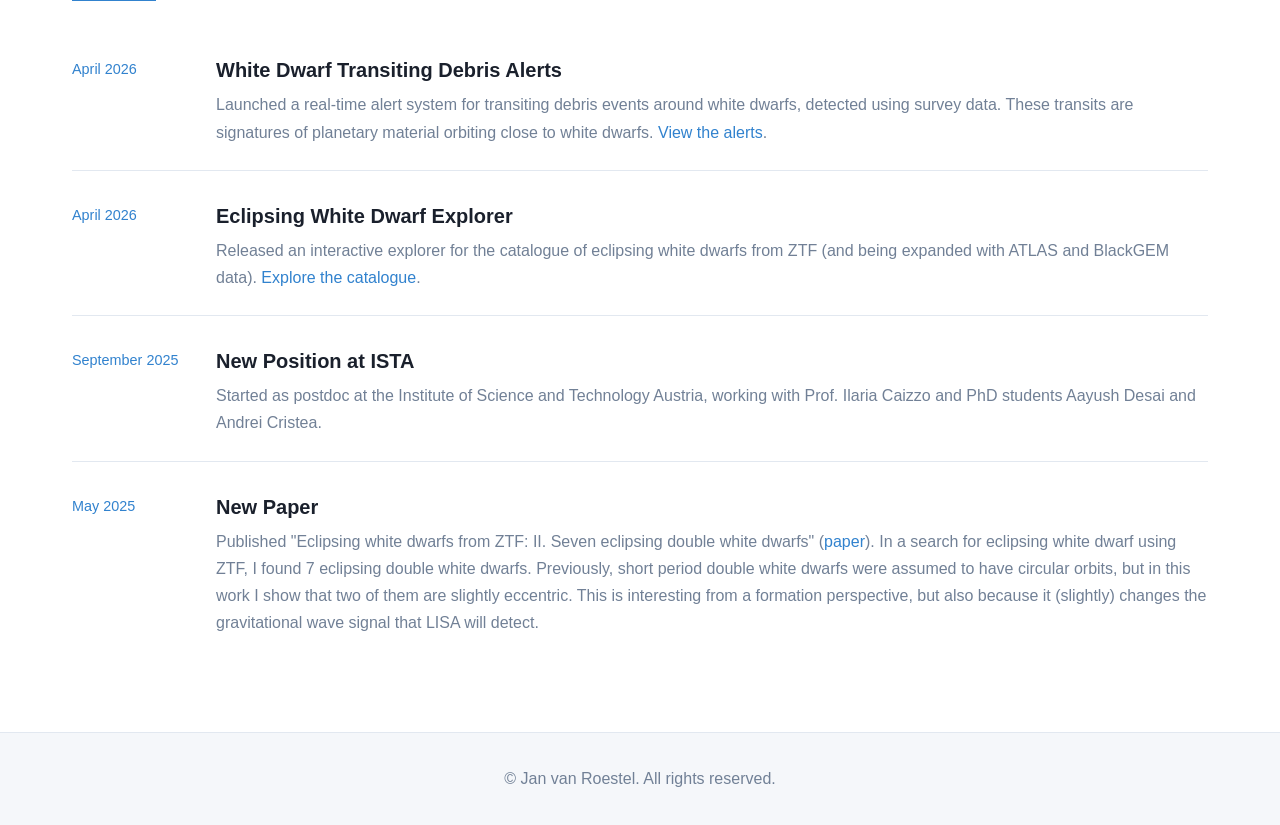
==== commit ceff6e2a: "Dedup nav/footer, refresh news, a11y and perf improvements - Extract nav/footer into assets/js/inclu" ====
--- a/index.html
+++ b/index.html
@@ -1,110 +1,97 @@
-<!DOCTYPE html>
-<html lang="en">
-<head>
-    <meta charset="UTF-8">
-    <meta name="viewport" content="width=device-width, initial-scale=1.0">
-    <title>Jan van Roestel - Astronomer</title>
-    <link rel="stylesheet" href="assets/css/style.css">
-    <link rel="stylesheet" href="https://cdnjs.cloudflare.com/ajax/libs/font-awesome/6.4.0/css/all.min.css">
-</head>
-<body>
-    <nav class="navbar">
-        <div class="nav-container">
-            <a href="index.html" class="nav-logo">Jan van Roestel</a>
-            <button class="nav-toggle" aria-label="Toggle navigation">
-                <span></span>
-                <span></span>
-                <span></span>
-            </button>
-            <ul class="nav-menu">
-                <li><a href="index.html" class="active">Home</a></li>
-                <li><a href="research.html">Research</a></li>
-                <li><a href="data-code.html">Data & Code</a></li>
-                <li><a href="talks.html">Talks</a></li>
-                <li><a href="cv.html">CV</a></li>
-                <li><a href="contact.html">Contact</a></li>
-            </ul>
-        </div>
-    </nav>
-
-    <main>
-        <section class="hero">
-            <div class="container">
-                <div class="hero-content">
-                    <div class="hero-text">
-                        <h1>Jan van Roestel</h1>
-                        <p class="hero-subtitle">Postdoc at <a href="https://ista.ac.at">ISTA</a> & <a href="http://blackgem.org/">BlackGEM</a> Project Scientist</p>
-                        <p class="hero-institution">Institute of Science and Technology Austria</p>
-                        <p class="hero-interests">
-                            <strong>Research Interests:</strong> Time-domain astronomy, LISA gravitational wave sources, white dwarf binaries and white dwarfs with planetary systems, data mining/machine learning/GPU programming
-                        </p>
-                        <div class="hero-links">
-                            <a href="data/CV.pdf" class="btn btn-primary" target="_blank">
-                                <i class="fas fa-file-pdf"></i> Curriculum Vitae
-                            </a>
-                            <a href="https://ui.adsabs.harvard.edu/search/q=author%3A(%22%5Evan%20roestel%2C%20J%22)&sort=date%20desc%2C%20bibcode%20desc&p_=0" class="btn btn-outline">
-                                <i class="fas fa-book"></i> Publications
-                            </a>
-                            <a href="https://scholar.google.com/citations?user=vMg1cvQAAAAJ" class="btn btn-outline">
-                                <i class="fas fa-graduation-cap"></i> Google Scholar
-                            </a>
-                            <a href="https://orcid.org/0000-0002-2626-2872" class="btn btn-outline">
-                                <i class="fab fa-orcid"></i> ORCID
-                            </a>
-                        </div>
-                    </div>
-                    <img src="images/janvanroestel.jpg" alt="Jan van Roestel" class="hero-image">
-                </div>
-            </div>
-        </section>
-
-        <section class="about-section">
-            <div class="container">
-                <h2 class="section-title">About Me</h2>
-                <div class="about-content">
-                    <p>I am an observational astronomer and focus on white dwarf binary stars, specifically systems that emit gravitational waves that will be detectable by the LISA gravitational wave satellite. I am an expert in time-domain astronomy and the use of optical time-domain survey telescopes, including the Zwicky Transient Facility and Rubin/LSST. I am also the project scientist for the <a href="http://blackgem.org/">BlackGEM</a> telescope project which is aimed at finding the optical signals of neutron-star mergers and studying the variable night sky.</p>
-
-                    <p><strong>Current:</strong> Since September 2025, I am a postdoc at the Institute of Science and Technology Austria (ISTA), where I use various large surveys to study variable white dwarfs such as binary white dwarfs that are gravitational wave sources, planets around white dwarf stars, and massive, rapidly rotating white dwarfs that are the merger products of two white dwarfs.</p>
-
-                    <p><strong>Previous:</strong> From 2022 to 2025, I was a VENI-postdoc fellow at the University of Amsterdam working on "The life and death of white dwarf binary stars". From 2018 to 2022, I was a postdoc at Caltech where I worked on the Zwicky Transient Facility (ZTF) project as the Galactic science working group (co-)lead.</p>
-                </div>
-            </div>
-        </section>
-
-        <section class="news-section">
-            <div class="container">
-                <h2 class="section-title">News</h2>
-                <ul class="news-list">
-                    <li class="news-item">
-                        <span class="news-date">September 2025</span>
-                        <div class="news-content">
-                            <h4>New Position at ISTA</h4>
-                            <p>Started as postdoc at the Institute of Science and Technology Austria, working with Prof. Ilaria Caizzo and PhD students Aayush Desai and Andrei Cristea. </p>
-                        </div>
-                    </li>
-                    <li class="news-item">
-                        <span class="news-date">May 2025</span>
-                        <div class="news-content">
-                            <h4>New Paper</h4>
-                            <p>Published "Eclipsing white dwarfs from ZTF: II. Seven eclipsing double white dwarfs" (<a href="https://arxiv.org/abs/2505.15580">paper</a>). In a search for eclipsing white dwarf using ZTF, I found 7 eclipsing double white dwarfs. Previously, short period double white dwarfs were assumed to have circular orbits, but in this work I show that two of them are slightly eccentric. This is intresting from a formation perspective, but also because is (slightly) changes the gravitational wave signal that LISA will detect. </p>
-                        </div>
-                    </li>
-                </ul>
-            </div>
-        </section>
-    </main>
-
-    <footer>
-        <div class="container">
-            <p>&copy; Jan van Roestel. All rights reserved.</p>
-        </div>
-    </footer>
-
-    <script>
-        document.querySelector('.nav-toggle').addEventListener('click', function() {
-            document.querySelector('.nav-menu').classList.toggle('active');
-        });
-    </script>
-</body>
-</html>
-
+<!DOCTYPE html>
+<html lang="en">
+<head>
+    <meta charset="UTF-8">
+    <meta name="viewport" content="width=device-width, initial-scale=1.0">
+    <title>Jan van Roestel - Astronomer</title>
+    <link rel="stylesheet" href="assets/css/style.css">
+    <link rel="stylesheet" href="https://cdnjs.cloudflare.com/ajax/libs/font-awesome/6.4.0/css/all.min.css">
+    <script src="assets/js/include.js"></script>
+</head>
+<body data-page="home">
+    <script>writeNav()</script>
+
+    <main>
+        <section class="hero">
+            <div class="container">
+                <div class="hero-content">
+                    <div class="hero-text">
+                        <h1>Jan van Roestel</h1>
+                        <p class="hero-subtitle">Postdoc at <a href="https://ista.ac.at">ISTA</a> & <a href="http://blackgem.org/">BlackGEM</a> Project Scientist</p>
+                        <p class="hero-institution">Institute of Science and Technology Austria</p>
+                        <p class="hero-interests">
+                            <strong>Research Interests:</strong> Time-domain astronomy, LISA gravitational wave sources, white dwarf binaries and white dwarfs with planetary systems, data mining/machine learning/GPU programming
+                        </p>
+                        <div class="hero-links">
+                            <a href="data/CV.pdf" class="btn btn-primary" target="_blank">
+                                <i class="fas fa-file-pdf"></i> Curriculum Vitae
+                            </a>
+                            <a href="https://ui.adsabs.harvard.edu/search/q=author%3A(%22%5Evan%20roestel%2C%20J%22)&sort=date%20desc%2C%20bibcode%20desc&p_=0" class="btn btn-outline">
+                                <i class="fas fa-book"></i> Publications
+                            </a>
+                            <a href="https://scholar.google.com/citations?user=vMg1cvQAAAAJ" class="btn btn-outline">
+                                <i class="fas fa-graduation-cap"></i> Google Scholar
+                            </a>
+                            <a href="https://orcid.org/0000-0002-2626-2872" class="btn btn-outline">
+                                <i class="fab fa-orcid"></i> ORCID
+                            </a>
+                        </div>
+                    </div>
+                    <img src="images/janvanroestel.jpg" alt="Headshot of Jan van Roestel" class="hero-image" loading="eager" fetchpriority="high">
+                </div>
+            </div>
+        </section>
+
+        <section class="about-section">
+            <div class="container">
+                <h2 class="section-title">About Me</h2>
+                <div class="about-content">
+                    <p>I am an observational astronomer and focus on white dwarf binary stars, specifically systems that emit gravitational waves that will be detectable by the LISA gravitational wave satellite. I am an expert in time-domain astronomy and the use of optical time-domain survey telescopes, including the Zwicky Transient Facility and Rubin/LSST. I am also the project scientist for the <a href="http://blackgem.org/">BlackGEM</a> telescope project which is aimed at finding the optical signals of neutron-star mergers and studying the variable night sky.</p>
+
+                    <p><strong>Current:</strong> Since September 2025, I am a postdoc at the Institute of Science and Technology Austria (ISTA), where I use various large surveys to study variable white dwarfs such as binary white dwarfs that are gravitational wave sources, planets around white dwarf stars, and massive, rapidly rotating white dwarfs that are the merger products of two white dwarfs.</p>
+
+                    <p><strong>Previous:</strong> From 2022 to 2025, I was a VENI-postdoc fellow at the University of Amsterdam working on "The life and death of white dwarf binary stars". From 2018 to 2022, I was a postdoc at Caltech where I worked on the Zwicky Transient Facility (ZTF) project as the Galactic science working group (co-)lead.</p>
+                </div>
+            </div>
+        </section>
+
+        <section class="news-section">
+            <div class="container">
+                <h2 class="section-title">News</h2>
+                <ul class="news-list">
+                    <li class="news-item">
+                        <span class="news-date">April 2026</span>
+                        <div class="news-content">
+                            <h4>White Dwarf Transiting Debris Alerts</h4>
+                            <p>Launched a real-time alert system for transiting debris events around white dwarfs, detected using survey data. These transits are signatures of planetary material orbiting close to white dwarfs. <a href="https://janvanroestel.github.io/WD-transitingdebris-alerts/">View the alerts</a>.</p>
+                        </div>
+                    </li>
+                    <li class="news-item">
+                        <span class="news-date">April 2026</span>
+                        <div class="news-content">
+                            <h4>Eclipsing White Dwarf Explorer</h4>
+                            <p>Released an interactive explorer for the catalogue of eclipsing white dwarfs from ZTF (and being expanded with ATLAS and BlackGEM data). <a href="https://janvanroestel.github.io/eclipsingWD-explorer/">Explore the catalogue</a>.</p>
+                        </div>
+                    </li>
+                    <li class="news-item">
+                        <span class="news-date">September 2025</span>
+                        <div class="news-content">
+                            <h4>New Position at ISTA</h4>
+                            <p>Started as postdoc at the Institute of Science and Technology Austria, working with Prof. Ilaria Caizzo and PhD students Aayush Desai and Andrei Cristea. </p>
+                        </div>
+                    </li>
+                    <li class="news-item">
+                        <span class="news-date">May 2025</span>
+                        <div class="news-content">
+                            <h4>New Paper</h4>
+                            <p>Published "Eclipsing white dwarfs from ZTF: II. Seven eclipsing double white dwarfs" (<a href="https://arxiv.org/abs/2505.15580">paper</a>). In a search for eclipsing white dwarf using ZTF, I found 7 eclipsing double white dwarfs. Previously, short period double white dwarfs were assumed to have circular orbits, but in this work I show that two of them are slightly eccentric. This is interesting from a formation perspective, but also because it (slightly) changes the gravitational wave signal that LISA will detect. </p>
+                        </div>
+                    </li>
+                </ul>
+            </div>
+        </section>
+    </main>
+
+    <script>writeFooter()</script>
+</body>
+</html>
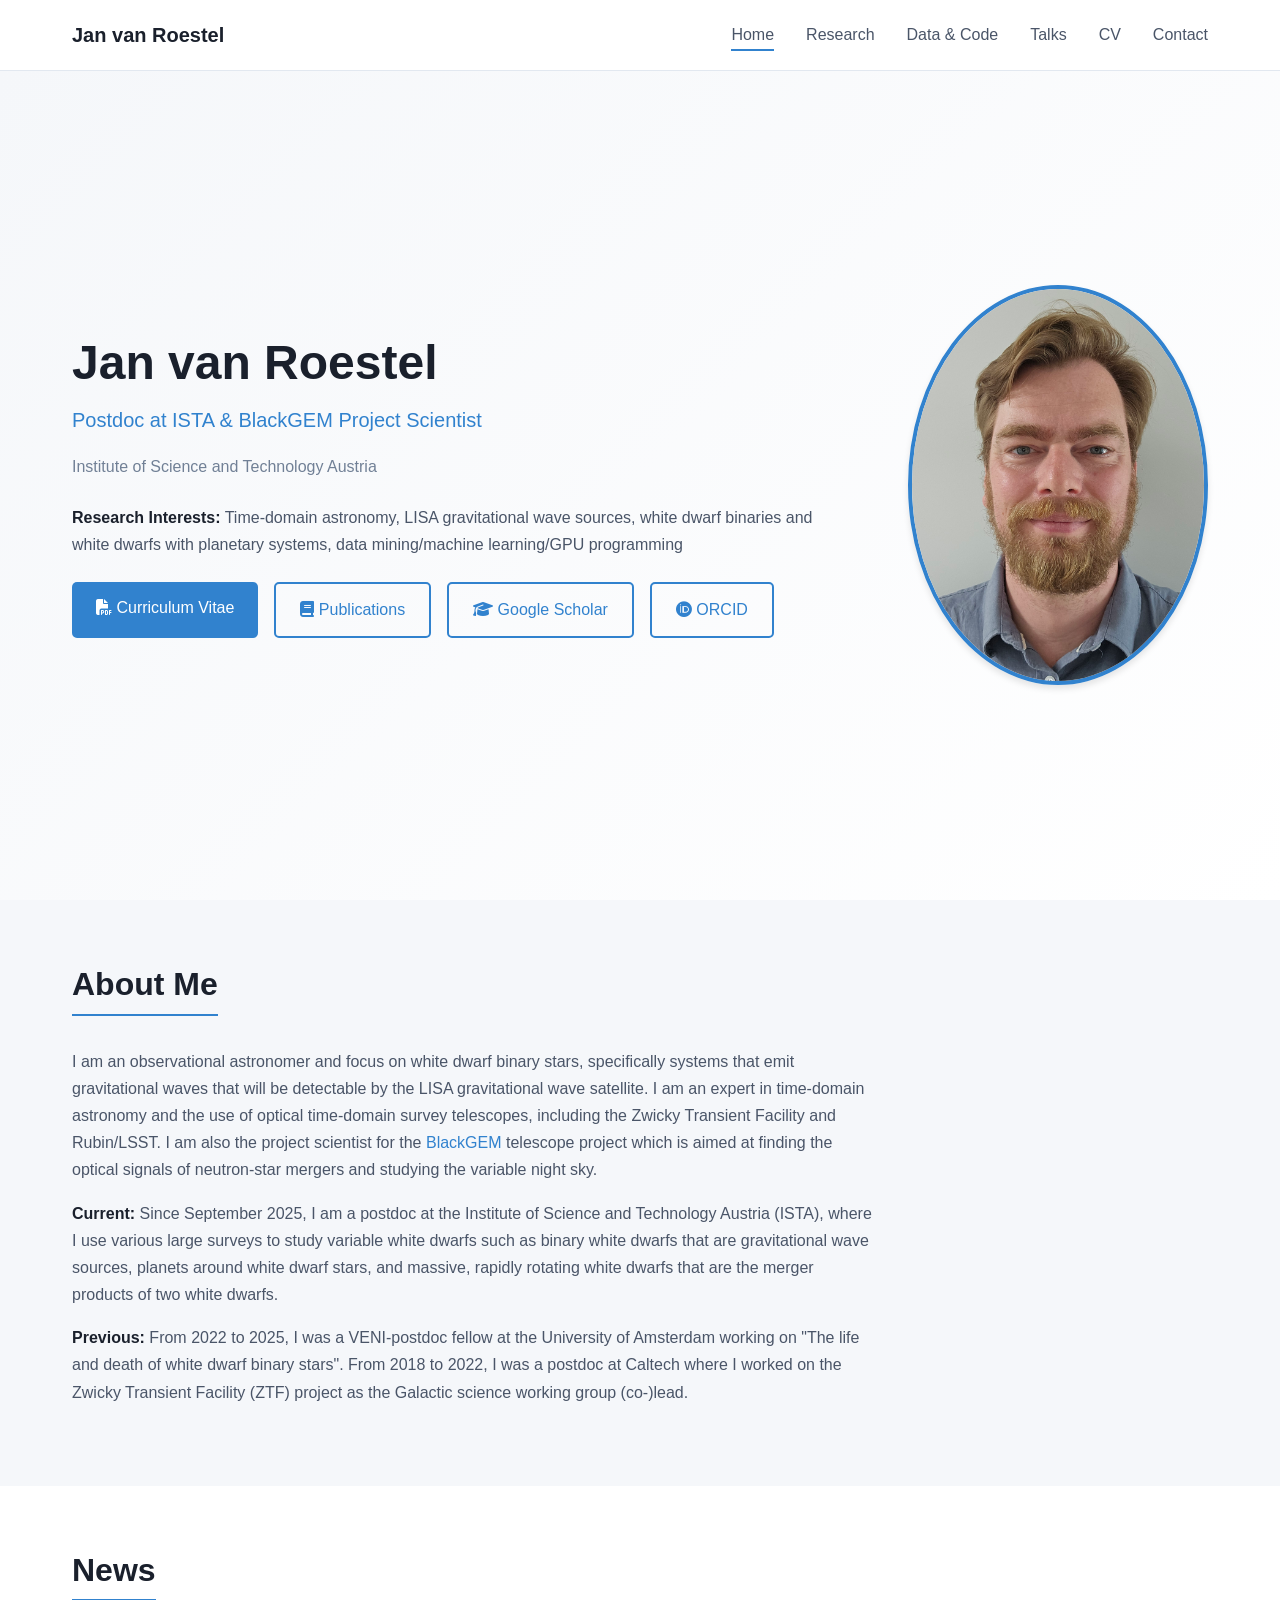
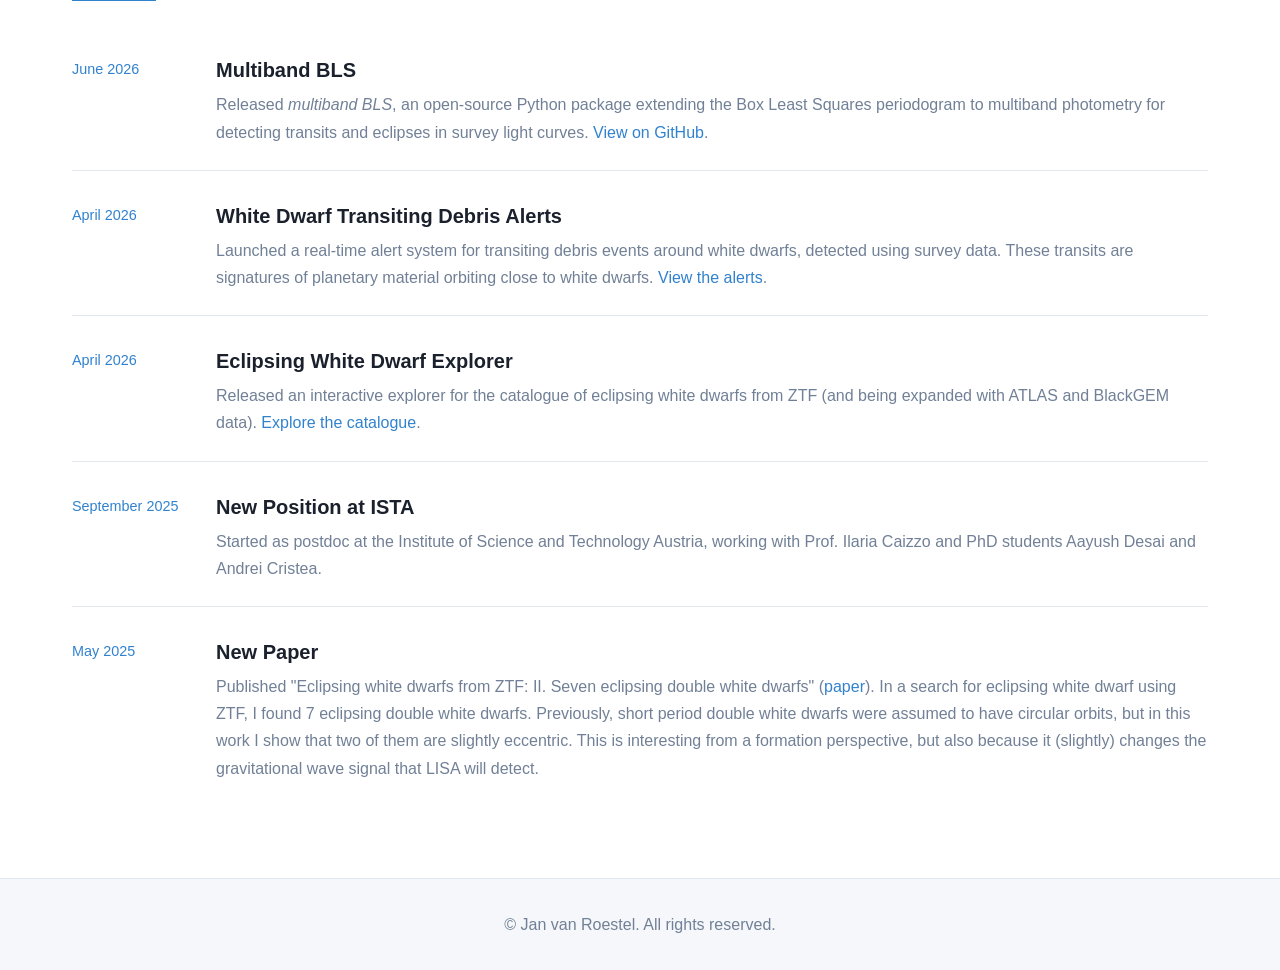
==== commit 368397da: "Add multiband BLS to data/code and news sections Co-Authored-By: Claude Opus 4.8 <noreply@anthropic." ====
--- a/index.html
+++ b/index.html
@@ -60,6 +60,13 @@
                 <h2 class="section-title">News</h2>
                 <ul class="news-list">
                     <li class="news-item">
+                        <span class="news-date">June 2026</span>
+                        <div class="news-content">
+                            <h4>Multiband BLS</h4>
+                            <p>Released <em>multiband BLS</em>, an open-source Python package extending the Box Least Squares periodogram to multiband photometry for detecting transits and eclipses in survey light curves. <a href="https://github.com/janvanroestel/multiband_bls">View on GitHub</a>.</p>
+                        </div>
+                    </li>
+                    <li class="news-item">
                         <span class="news-date">April 2026</span>
                         <div class="news-content">
                             <h4>White Dwarf Transiting Debris Alerts</h4>
